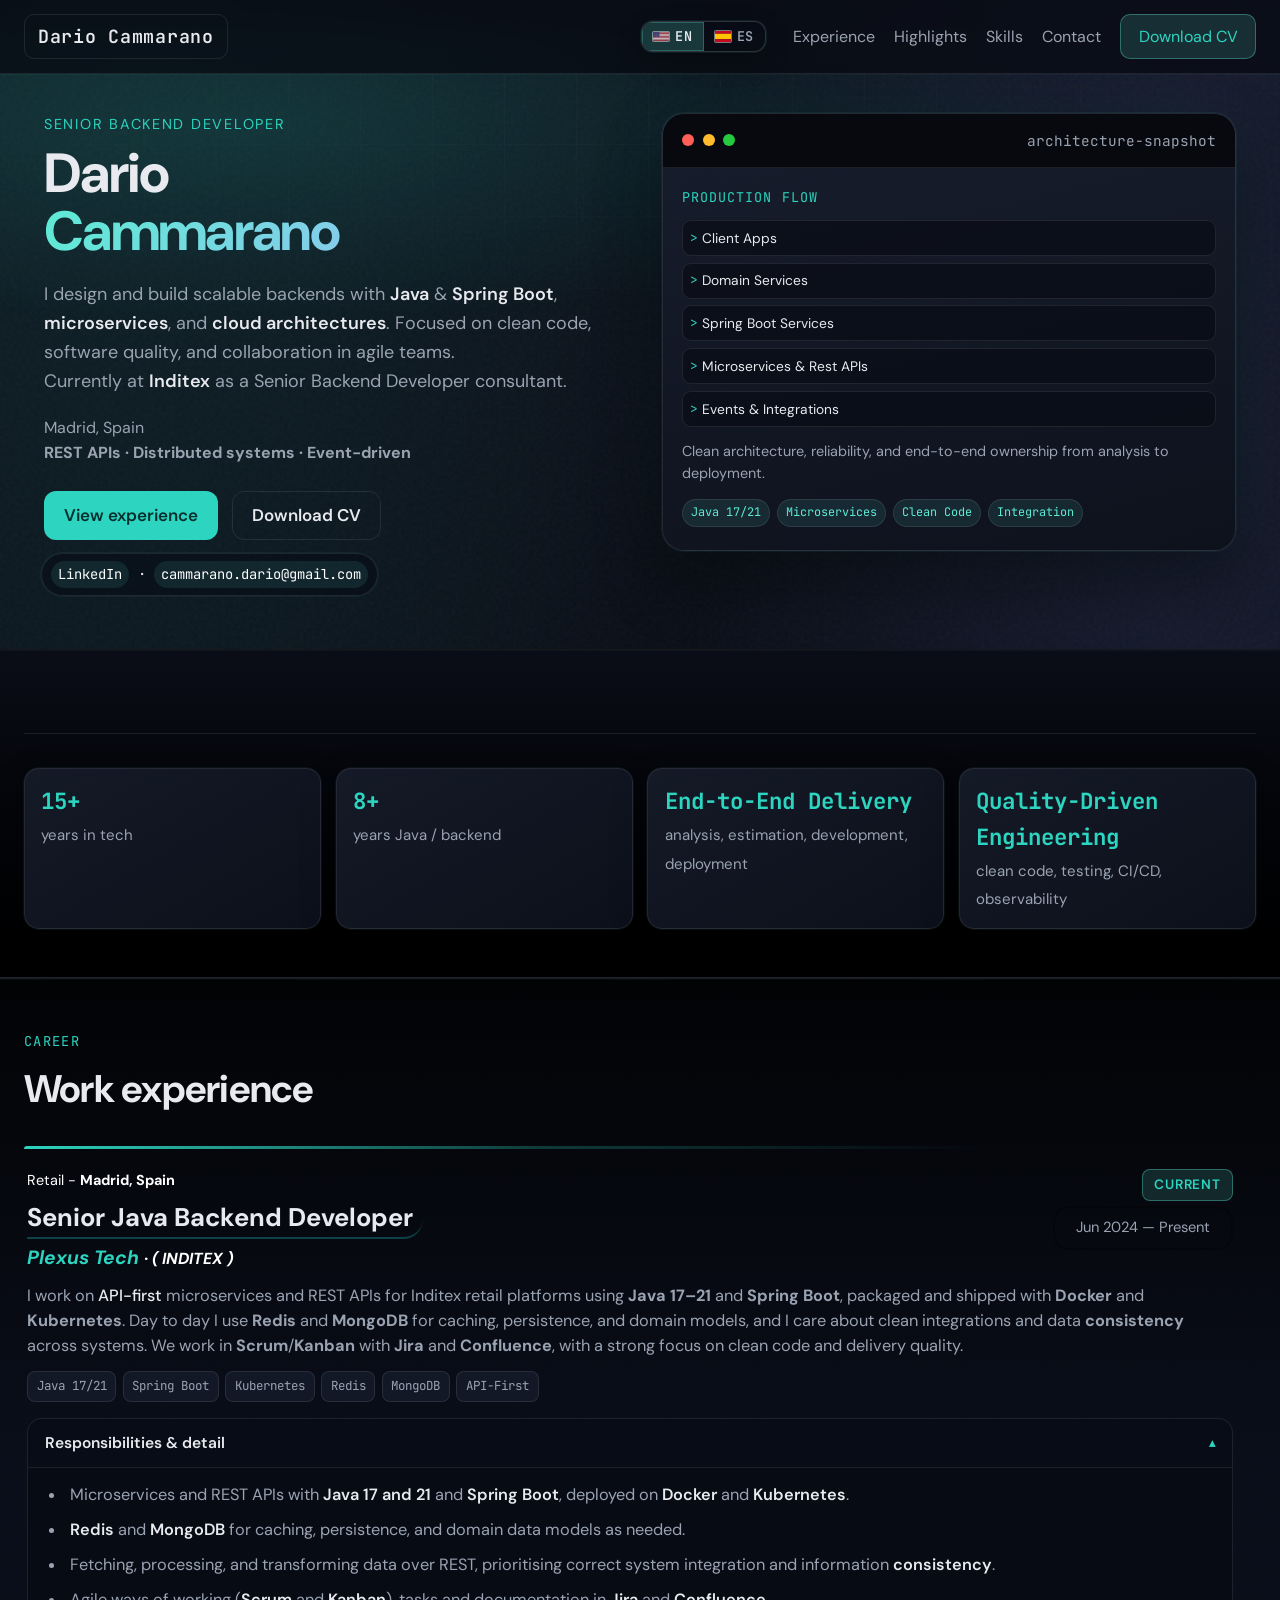
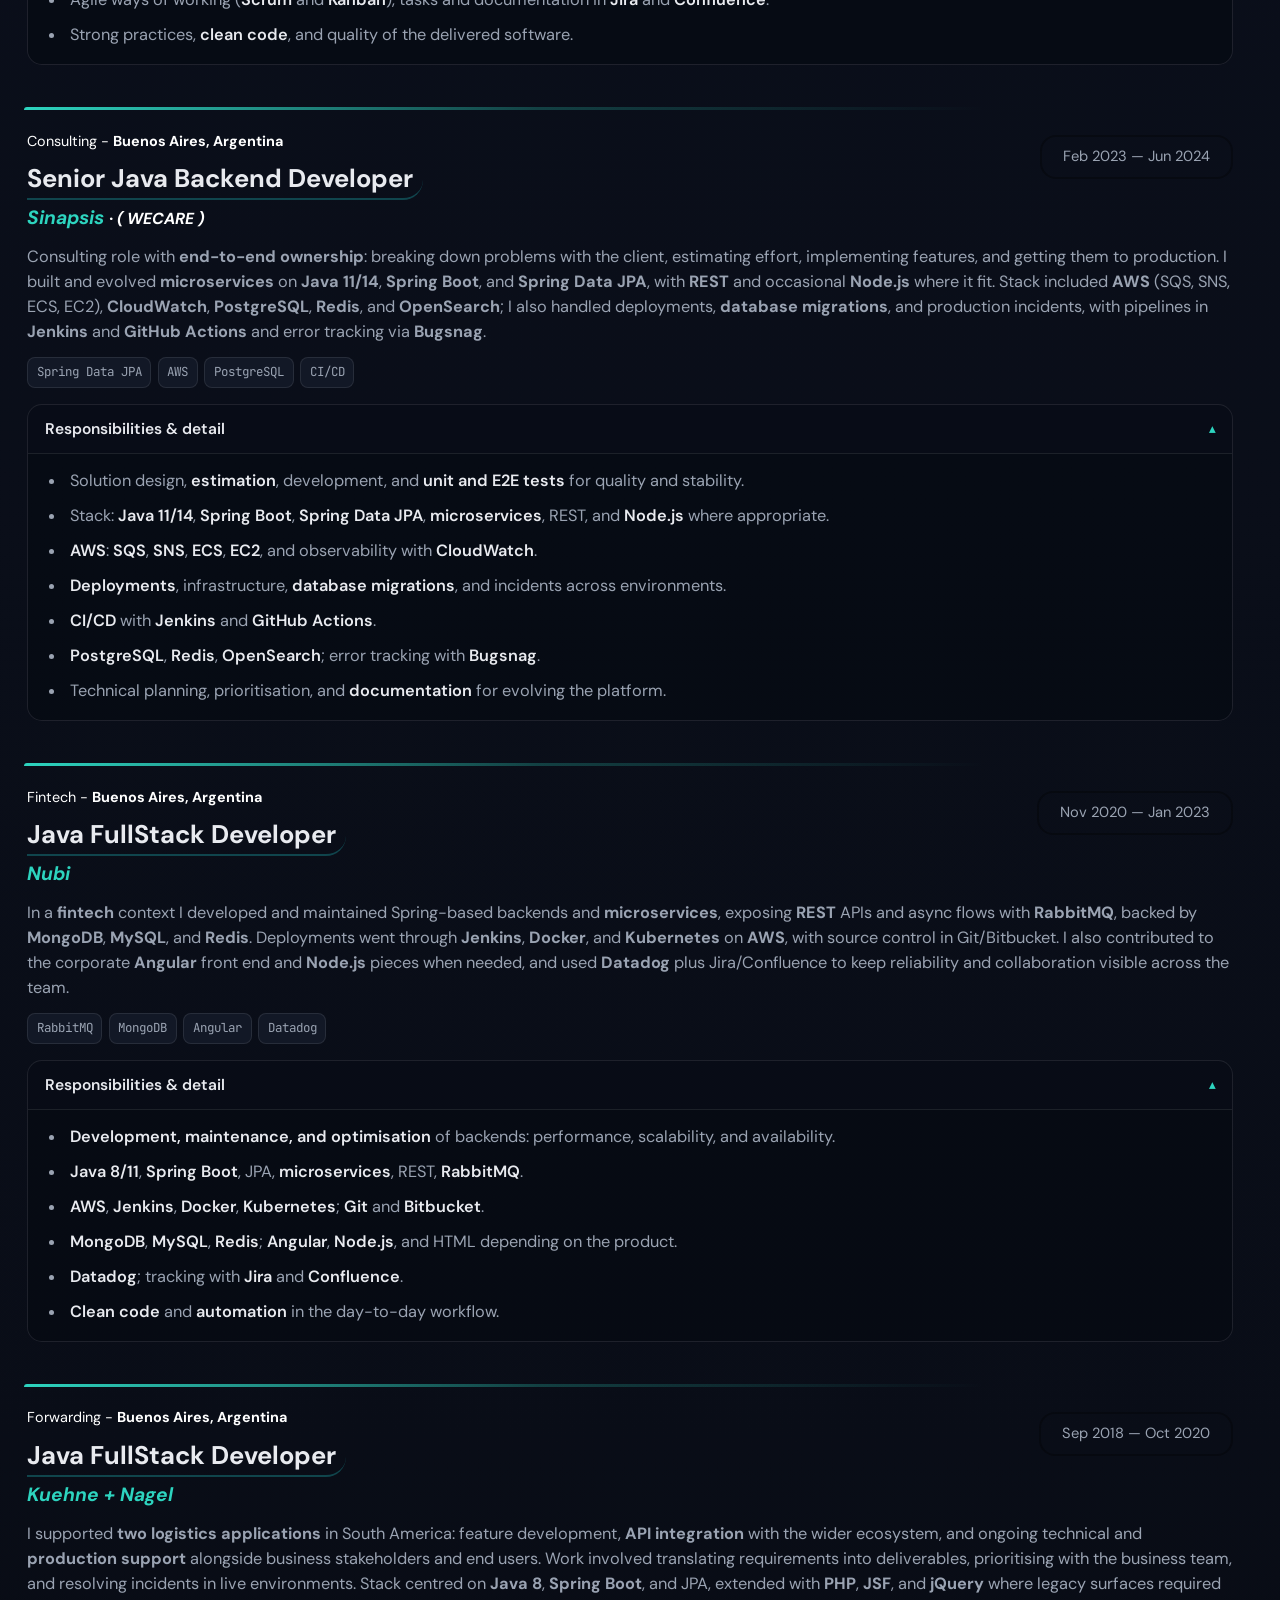
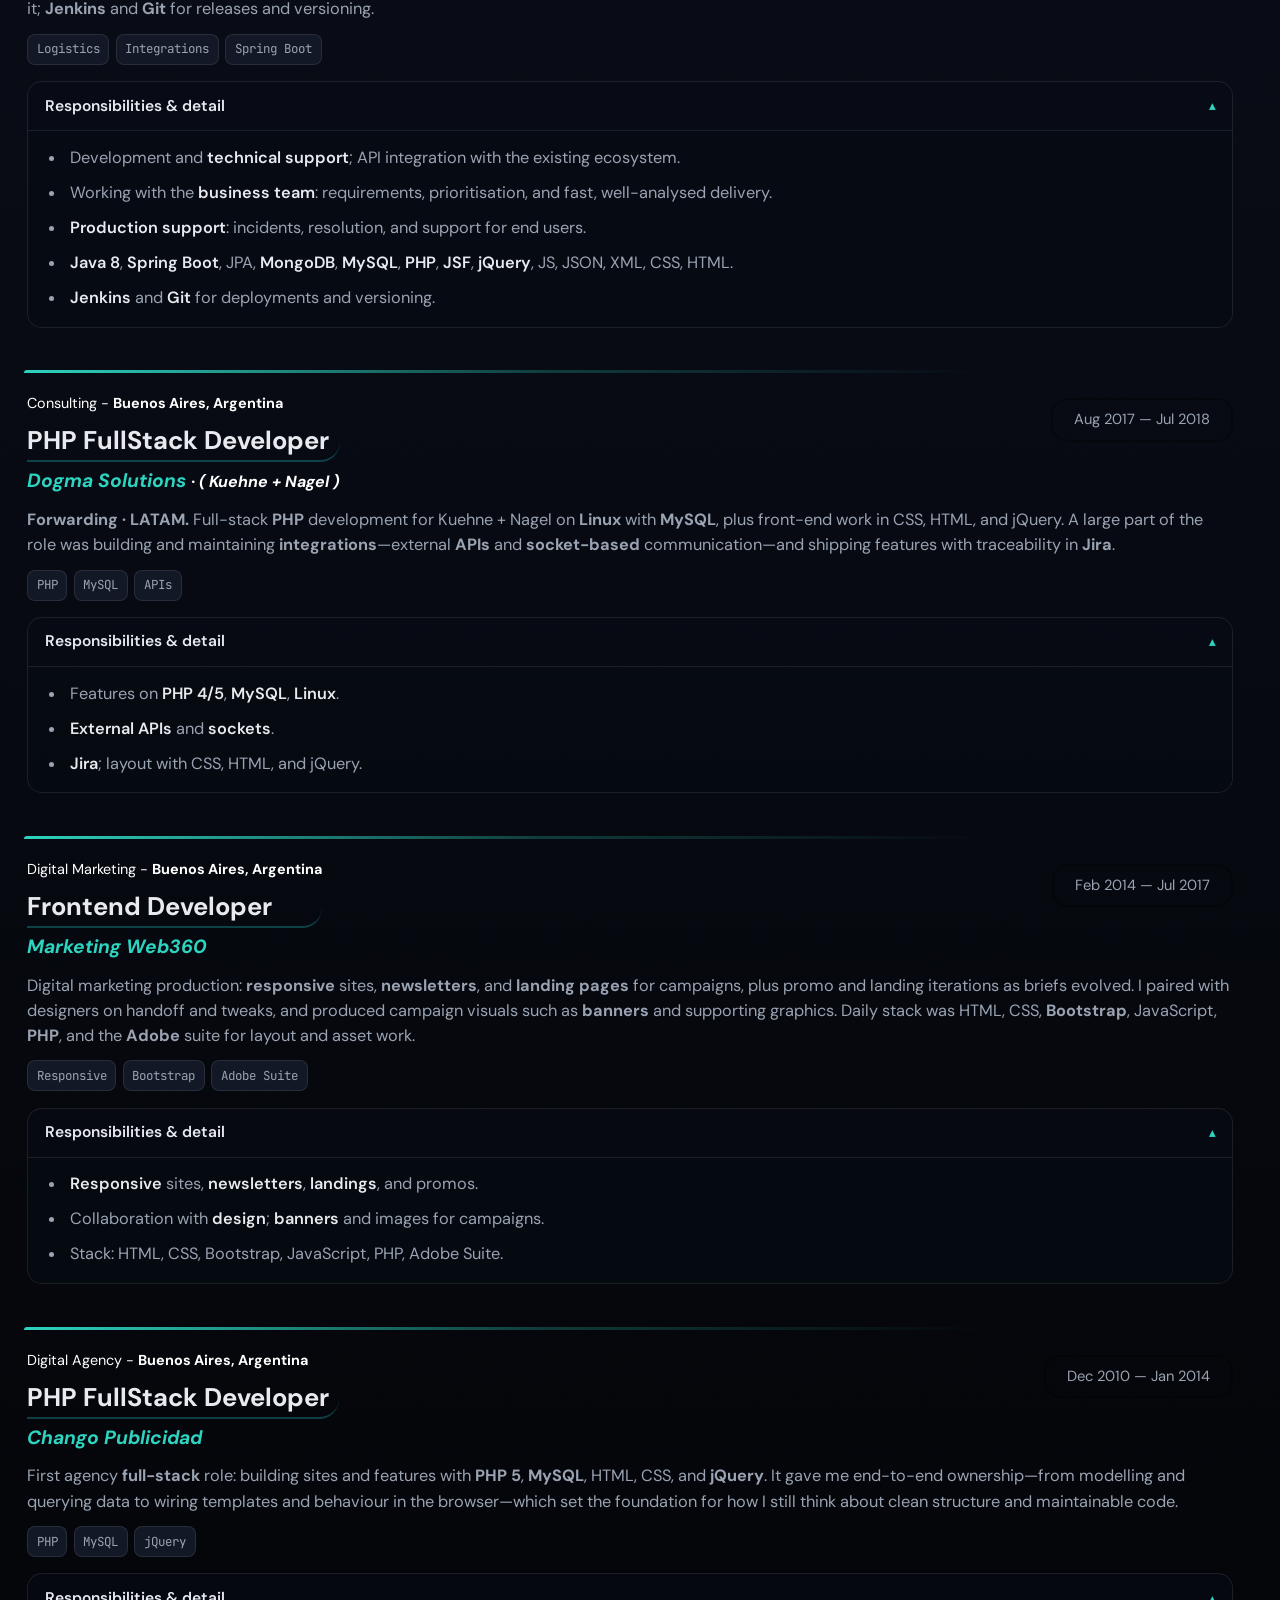
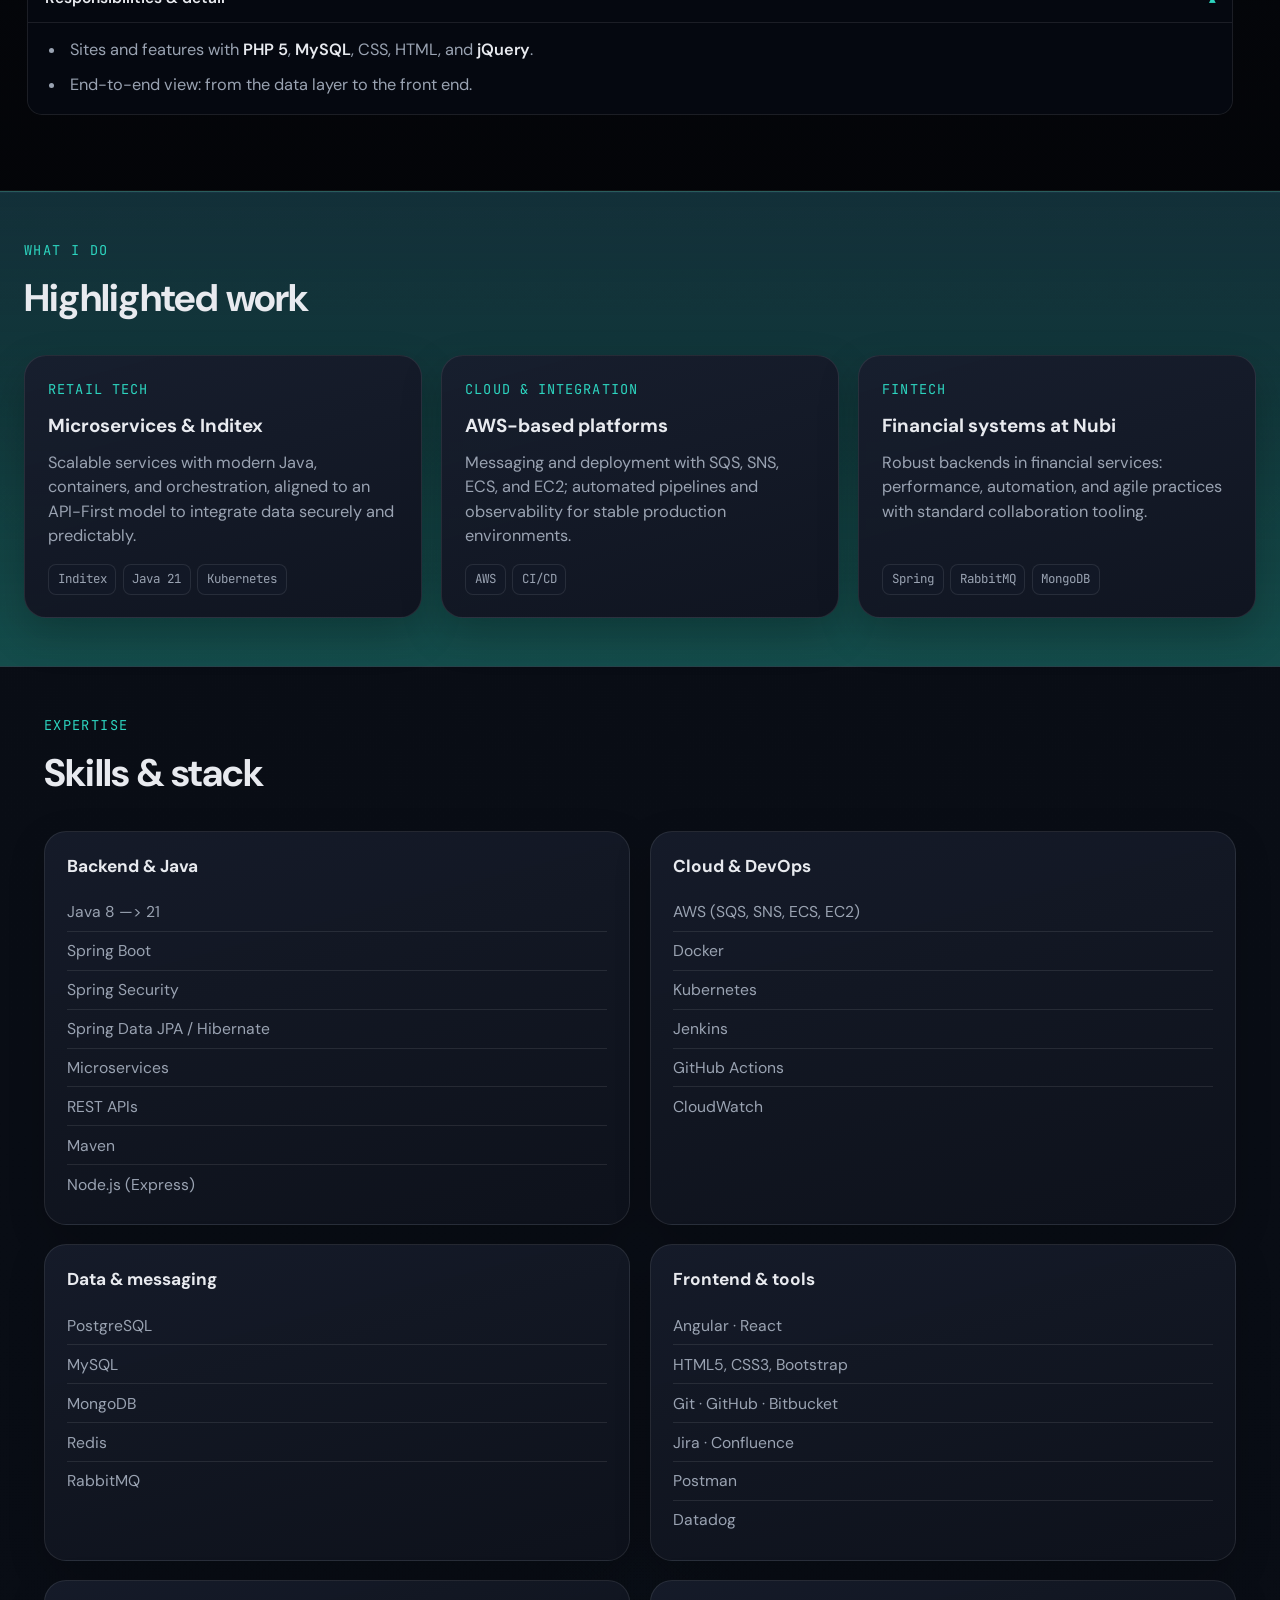
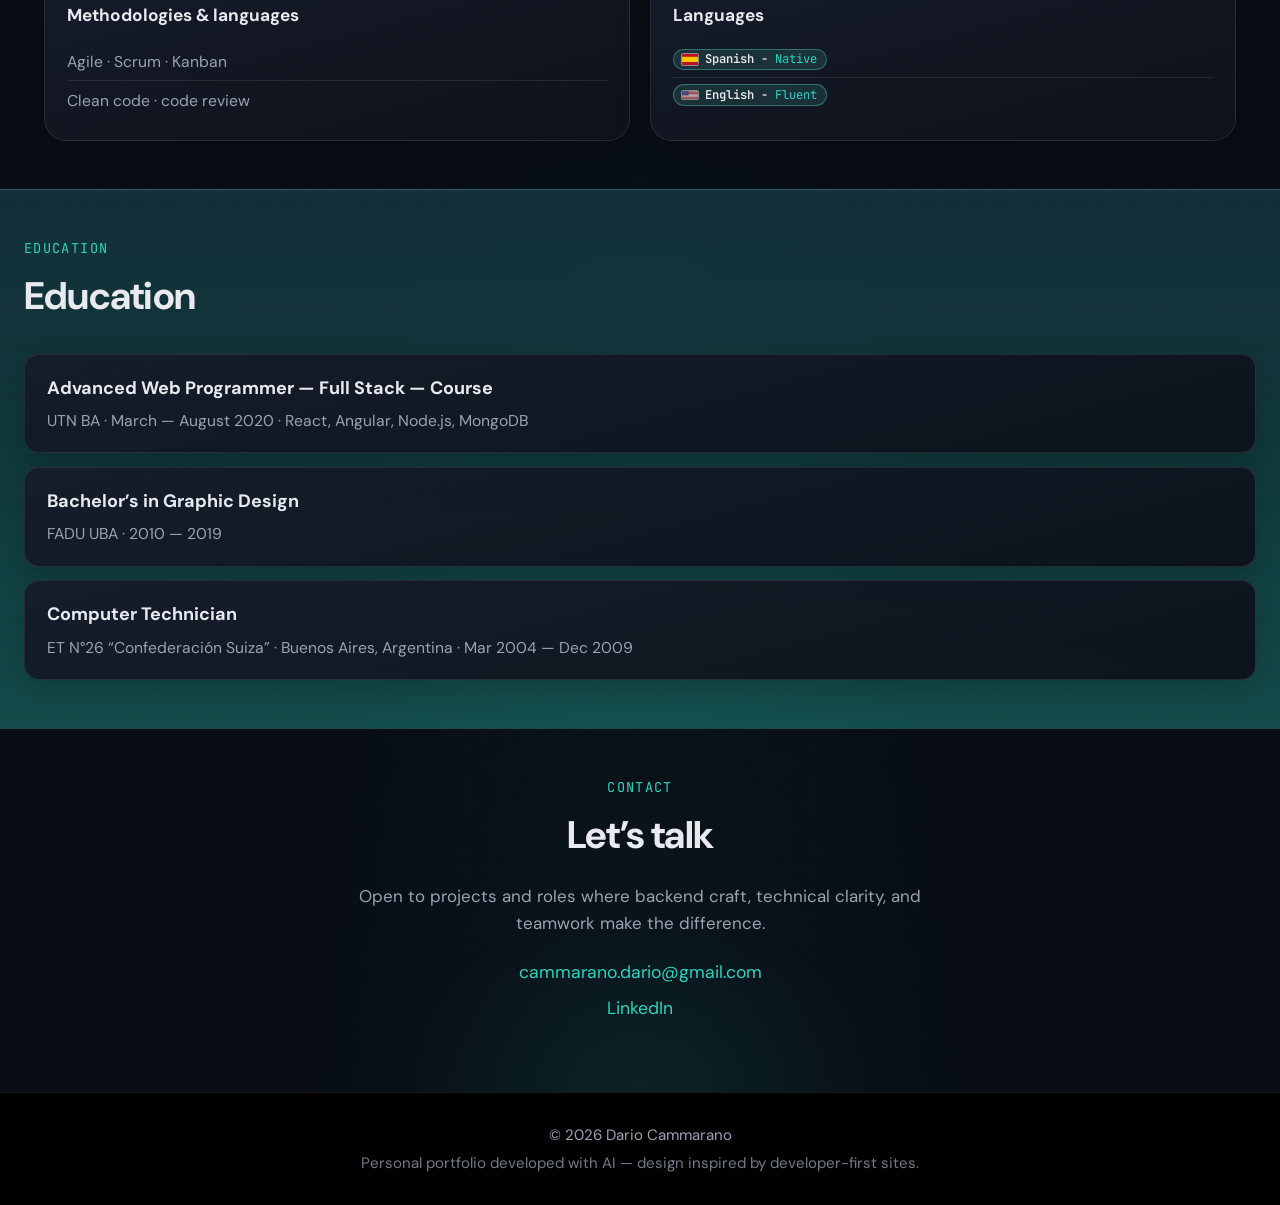
==== index.html @ d32f8c9d "site" ====
<!DOCTYPE html>
<html lang="en">
  <head>
    <meta charset="UTF-8" />
    <meta name="viewport" content="width=device-width, initial-scale=1.0" />
    <meta
      name="description"
      content="Dario Cammarano — Senior Java Backend Developer. Microservices, Spring Boot, REST APIs, and cloud architectures."
    />
    <title>Dario Cammarano — Senior Backend Developer</title>
    <link rel="canonical" href="./" />
    <link rel="alternate" hreflang="en" href="./" />
    <link rel="alternate" hreflang="es" href="es/" />
    <link rel="alternate" hreflang="x-default" href="./" />
    <link rel="preconnect" href="https://fonts.googleapis.com" />
    <link rel="preconnect" href="https://fonts.gstatic.com" crossorigin />
    <link
      href="https://fonts.googleapis.com/css2?family=DM+Sans:ital,opsz,wght@0,9..40,400;0,9..40,500;0,9..40,600;0,9..40,700;1,9..40,400&family=JetBrains+Mono:wght@400;500;600&display=swap"
      rel="stylesheet"
    />
    <link rel="stylesheet" href="styles.css" />
  </head>
  <body>
    <div class="noise" aria-hidden="true"></div>
    <header class="header">
      <a class="logo" href="#">Dario Cammarano</a>
      <div class="header-tools">
        <nav class="lang-switch" aria-label="Language">
          <a href="./" class="lang-btn is-active" aria-current="page" lang="en">
            <img class="lang-flag" src="assets/flags/us.svg" alt="" width="14" height="8" decoding="async" />
            EN
          </a>
          <a href="es/" class="lang-btn" lang="es">
            <img class="lang-flag" src="assets/flags/es.svg" alt="" width="14" height="9" decoding="async" />
            ES
          </a>
        </nav>
        <nav class="nav">
          <a href="#experiencia">Experience</a>
          <a href="#destacados">Highlights</a>
          <a href="#skills">Skills</a>
          <a href="#contacto">Contact</a>
          <a class="nav-cta" href="assets/cv.pdf" download>Download CV</a>
        </nav>
      </div>
      <button type="button" class="nav-toggle" aria-label="Open menu">
        <span></span><span></span><span></span>
      </button>
    </header>

    <main>
      <section class="hero" id="inicio">
        <div class="hero-grid">
          <div class="hero-copy">
            <p class="eyebrow">Senior Backend Developer</p>
            <h1>
              <span class="name-line">Dario</span>
              <span class="name-line accent">Cammarano</span>
            </h1>
            <p class="hero-lead">
              I design and build scalable backends with <strong>Java</strong> &
              <strong>Spring Boot</strong>, <strong>microservices</strong>, and
              <strong>cloud architectures</strong>. Focused on clean code, software quality, and
              collaboration in agile teams. 
              <br /> Currently at <strong>Inditex</strong> as a Senior Backend Developer 
              consultant.
            </p>
            <p class="hero-meta">
              Madrid, Spain <br /> 
              <b>REST APIs · Distributed systems · Event-driven</b>
              
            </p>
            <div class="hero-actions">
              <a class="btn btn-primary" href="#experiencia">View experience</a>
              <a class="btn btn-ghost" href="assets/cv.pdf" download>Download CV</a>
            </div>
            <p class="hero-contact-inline">
              <a
                href="https://www.linkedin.com/in/dario-cammarano-72912721/"
                target="_blank"
                rel="noopener noreferrer"
                >LinkedIn</a
              >
              · <a href="mailto:cammarano.dario@gmail.com">cammarano.dario@gmail.com</a>
            </p>
          </div>

          <aside class="terminal" aria-label="Backend architecture snapshot">
            <div class="terminal-bar">
              <span class="dot red"></span>
              <span class="dot yellow"></span>
              <span class="dot green"></span>
              <span class="terminal-title">architecture-snapshot</span>
            </div>
            <div class="terminal-body architecture-card">
              <p class="architecture-title">Production flow</p>
              <ul class="architecture-flow">
                <li>Client Apps</li>
                <li>Domain Services</li>
                <li>Spring Boot Services</li>
                <li>Microservices &amp; Rest APIs</li>
                <li>Events &amp; Integrations</li>
              </ul>
              <p class="architecture-note">
                Clean architecture, reliability, and end-to-end ownership from analysis to deployment.
              </p>
              <ul class="architecture-tags">
                <li>Java 17/21</li>
                <li>Microservices</li>
                <li>Clean Code</li>
                <li>Integration</li>
              </ul>
            </div>
          </aside>
        </div>

      </section>
      <section class="section section-alt" id="stats" style="background-color: #000000;">
        <div>
        <ul class="stats">
          <li>
            <strong>15+</strong><span>years in tech</span>
          </li>
          <li>
            <strong>8+</strong><span>years Java / backend</span>
          </li>
          <li>
            <strong>End-to-End Delivery</strong><span>analysis, estimation, development, deployment</span>
          </li>
          <li>
            <strong>Quality-Driven Engineering</strong><span>clean code, testing, CI/CD, observability</span>
          </li>
        </ul>
        </div>
      </section>

      <section class="section" id="experiencia">
        <p class="section-label">Career</p>
        <h2 class="section-title">Work experience</h2>

        <div class="timeline">
          <article class="job">
            <header class="job-head">
              <div>
                <h6 class="job-company-location">Retail - <b>Madrid, Spain</b></h6>
                <h3>Senior Java Backend Developer</h3>
                <p class="job-company">Plexus Tech <small> · ( INDITEX )</small></p>
              </div>
              <div class="job-meta">
                <span class="badge badge-current">Current</span>
                <time datetime="2024-06">Jun 2024 — Present</time>
              </div>
            </header>
            <p class="job-desc">
              I work on <em>API-first</em> microservices and REST APIs for Inditex retail platforms
              using <strong>Java&nbsp;17–21</strong> and <strong>Spring Boot</strong>, packaged and
              shipped with <strong>Docker</strong> and <strong>Kubernetes</strong>. Day to day I use
              <strong>Redis</strong> and <strong>MongoDB</strong> for caching, persistence, and domain
              models, and I care about clean integrations and data <strong>consistency</strong> across
              systems. We work in <strong>Scrum</strong>/<strong>Kanban</strong> with
              <strong>Jira</strong> and <strong>Confluence</strong>, with a strong focus on clean
              code and delivery quality.
            </p>
            <ul class="tags">
              <li>Java 17/21</li>
              <li>Spring Boot</li>
              <li>Kubernetes</li>
              <li>Redis</li>
              <li>MongoDB</li>
              <li>API-First</li>
            </ul>
            <details class="job-disclosure" open>
              <summary>Responsibilities &amp; detail</summary>
              <div class="job-disclosure-body">
                <ul class="job-bullets">
                  <li>
                    Microservices and REST APIs with <strong>Java 17 and 21</strong> and
                    <strong>Spring Boot</strong>, deployed on <strong>Docker</strong> and
                    <strong>Kubernetes</strong>.
                  </li>
                  <li>
                    <strong>Redis</strong> and <strong>MongoDB</strong> for caching, persistence, and
                    domain data models as needed.
                  </li>
                  <li>
                    Fetching, processing, and transforming data over REST, prioritising correct
                    system integration and information <strong>consistency</strong>.
                  </li>
                  <li>
                    Agile ways of working (<strong>Scrum</strong> and <strong>Kanban</strong>),
                    tasks and documentation in <strong>Jira</strong> and <strong>Confluence</strong>.
                  </li>
                  <li>
                    Strong practices, <strong>clean code</strong>, and quality of the delivered
                    software.
                  </li>
                </ul>
              </div>
            </details>
          </article>

          <article class="job">
            <header class="job-head">
              <div>
                <h6 class="job-company-location">Consulting - <b>Buenos Aires, Argentina</b></h6>
                <h3>Senior Java Backend Developer</h3>
                <p class="job-company">Sinapsis <small> · ( WECARE )</small></p>
              </div>
              <div class="job-meta">
                <time datetime="2023-02">Feb 2023 — Jun 2024</time>
              </div>
            </header>
            <p class="job-desc">
              Consulting role with <strong>end-to-end ownership</strong>: breaking down problems
              with the client, estimating effort, implementing features, and getting them to
              production. I built and evolved <strong>microservices</strong> on
              <strong>Java&nbsp;11/14</strong>, <strong>Spring Boot</strong>, and
              <strong>Spring Data JPA</strong>, with <strong>REST</strong> and occasional
              <strong>Node.js</strong> where it fit. Stack included <strong>AWS</strong>
              (SQS, SNS, ECS, EC2), <strong>CloudWatch</strong>, <strong>PostgreSQL</strong>,
              <strong>Redis</strong>, and <strong>OpenSearch</strong>; I also handled deployments,
              <strong>database migrations</strong>, and production incidents, with pipelines in
              <strong>Jenkins</strong> and <strong>GitHub Actions</strong> and error tracking via
              <strong>Bugsnag</strong>.
            </p>
            <ul class="tags">
              <li>Spring Data JPA</li>
              <li>AWS</li>
              <li>PostgreSQL</li>
              <li>CI/CD</li>
            </ul>
            <details class="job-disclosure" open>
              <summary>Responsibilities &amp; detail</summary>
              <div class="job-disclosure-body">
                <ul class="job-bullets">
                  <li>
                    Solution design, <strong>estimation</strong>, development, and
                    <strong>unit and E2E tests</strong> for quality and stability.
                  </li>
                  <li>
                    Stack: <strong>Java 11/14</strong>, <strong>Spring Boot</strong>,
                    <strong>Spring Data JPA</strong>, <strong>microservices</strong>, REST, and
                    <strong>Node.js</strong> where appropriate.
                  </li>
                  <li>
                    <strong>AWS</strong>: <strong>SQS</strong>, <strong>SNS</strong>,
                    <strong>ECS</strong>, <strong>EC2</strong>, and observability with
                    <strong>CloudWatch</strong>.
                  </li>
                  <li>
                    <strong>Deployments</strong>, infrastructure,
                    <strong>database migrations</strong>, and incidents across environments.
                  </li>
                  <li>
                    <strong>CI/CD</strong> with <strong>Jenkins</strong> and
                    <strong>GitHub Actions</strong>.
                  </li>
                  <li>
                    <strong>PostgreSQL</strong>, <strong>Redis</strong>, <strong>OpenSearch</strong>;
                    error tracking with <strong>Bugsnag</strong>.
                  </li>
                  <li>
                    Technical planning, prioritisation, and <strong>documentation</strong> for
                    evolving the platform.
                  </li>
                </ul>
              </div>
            </details>
          </article>

          <article class="job">
            <header class="job-head">
              <div>
                <h6 class="job-company-location">Fintech - <b>Buenos Aires, Argentina</b></h6>
                <h3>Java FullStack Developer</h3>
                <p class="job-company">Nubi</p>
              </div>
              <div class="job-meta">
                <time datetime="2020-11">Nov 2020 — Jan 2023</time>
              </div>
            </header>
            <p class="job-desc">
              In a <strong>fintech</strong> context I developed and maintained Spring-based
              backends and <strong>microservices</strong>, exposing <strong>REST</strong> APIs and
              async flows with <strong>RabbitMQ</strong>, backed by <strong>MongoDB</strong>,
              <strong>MySQL</strong>, and <strong>Redis</strong>. Deployments went through
              <strong>Jenkins</strong>, <strong>Docker</strong>, and <strong>Kubernetes</strong> on
              <strong>AWS</strong>, with source control in Git/Bitbucket. I also contributed to the
              corporate <strong>Angular</strong> front end and <strong>Node.js</strong> pieces when
              needed, and used <strong>Datadog</strong> plus Jira/Confluence to keep reliability and
              collaboration visible across the team.
            </p>
            <ul class="tags">
              <li>RabbitMQ</li>
              <li>MongoDB</li>
              <li>Angular</li>
              <li>Datadog</li>
            </ul>
            <details class="job-disclosure" open>
              <summary>Responsibilities &amp; detail</summary>
              <div class="job-disclosure-body">
                <ul class="job-bullets">
                  <li>
                    <strong>Development, maintenance, and optimisation</strong> of backends:
                    performance, scalability, and availability.
                  </li>
                  <li>
                    <strong>Java 8/11</strong>, <strong>Spring Boot</strong>, JPA,
                    <strong>microservices</strong>, REST, <strong>RabbitMQ</strong>.
                  </li>
                  <li>
                    <strong>AWS</strong>, <strong>Jenkins</strong>, <strong>Docker</strong>,
                    <strong>Kubernetes</strong>; <strong>Git</strong> and <strong>Bitbucket</strong>.
                  </li>
                  <li>
                    <strong>MongoDB</strong>, <strong>MySQL</strong>, <strong>Redis</strong>;
                    <strong>Angular</strong>, <strong>Node.js</strong>, and HTML depending on the
                    product.
                  </li>
                  <li>
                    <strong>Datadog</strong>; tracking with <strong>Jira</strong> and
                    <strong>Confluence</strong>.
                  </li>
                  <li>
                    <strong>Clean code</strong> and <strong>automation</strong> in the day-to-day
                    workflow.
                  </li>
                </ul>
              </div>
            </details>
          </article>

          <article class="job">
            <header class="job-head">
              <div>
                <h6 class="job-company-location">Forwarding - <b>Buenos Aires, Argentina</b></h6>
                <h3>Java FullStack Developer</h3>
                <p class="job-company">Kuehne + Nagel</p>
              </div>
              <div class="job-meta">
                <time datetime="2018-09">Sep 2018 — Oct 2020</time>
              </div>
            </header>
            <p class="job-desc">
              I supported <strong>two logistics applications</strong> in South America: feature
              development, <strong>API integration</strong> with the wider ecosystem, and ongoing
              technical and <strong>production support</strong> alongside business stakeholders and
              end users. Work involved translating requirements into deliverables, prioritising with
              the business team, and resolving incidents in live environments. Stack centred on
              <strong>Java&nbsp;8</strong>, <strong>Spring Boot</strong>, and JPA, extended with
              <strong>PHP</strong>, <strong>JSF</strong>, and <strong>jQuery</strong> where legacy
              surfaces required it; <strong>Jenkins</strong> and <strong>Git</strong> for releases
              and versioning.
            </p>
            <ul class="tags">
              <li>Logistics</li>
              <li>Integrations</li>
              <li>Spring Boot</li>
            </ul>
            <details class="job-disclosure" open>
              <summary>Responsibilities &amp; detail</summary>
              <div class="job-disclosure-body">
                <ul class="job-bullets">
                  <li>
                    Development and <strong>technical support</strong>; API integration with the
                    existing ecosystem.
                  </li>
                  <li>
                    Working with the <strong>business team</strong>: requirements, prioritisation,
                    and fast, well-analysed delivery.
                  </li>
                  <li>
                    <strong>Production support</strong>: incidents, resolution, and support for end
                    users.
                  </li>
                  <li>
                    <strong>Java 8</strong>, <strong>Spring Boot</strong>, JPA,
                    <strong>MongoDB</strong>, <strong>MySQL</strong>, <strong>PHP</strong>,
                    <strong>JSF</strong>, <strong>jQuery</strong>, JS, JSON, XML, CSS, HTML.
                  </li>
                  <li>
                    <strong>Jenkins</strong> and <strong>Git</strong> for deployments and
                    versioning.
                  </li>
                </ul>
              </div>
            </details>
          </article>

          <article class="job">
            <header class="job-head">
              <div>
                <h6 class="job-company-location">Consulting - <b>Buenos Aires, Argentina</b></h6>
                <h3>PHP FullStack Developer</h3>
                <p class="job-company">
                  Dogma Solutions <small> · ( Kuehne + Nagel ) </small>
                </p>
              </div>
              <div class="job-meta">
                <time datetime="2017-08">Aug 2017 — Jul 2018</time>
              </div>
            </header>
            <p class="job-desc">
              <strong>Forwarding · LATAM.</strong> Full-stack <strong>PHP</strong> development for
              Kuehne&nbsp;+&nbsp;Nagel on <strong>Linux</strong> with <strong>MySQL</strong>, plus
              front-end work in CSS, HTML, and jQuery. A large part of the role was building and
              maintaining <strong>integrations</strong>—external <strong>APIs</strong> and
              <strong>socket-based</strong> communication—and shipping features with traceability in
              <strong>Jira</strong>.
            </p>
            <ul class="tags">
              <li>PHP</li>
              <li>MySQL</li>
              <li>APIs</li>
            </ul>
            <details class="job-disclosure" open>
              <summary>Responsibilities &amp; detail</summary>
              <div class="job-disclosure-body">
                <ul class="job-bullets">
                  <li>
                    Features on <strong>PHP 4/5</strong>, <strong>MySQL</strong>,
                    <strong>Linux</strong>.
                  </li>
                  <li>
                    <strong>External APIs</strong> and <strong>sockets</strong>.
                  </li>
                  <li>
                    <strong>Jira</strong>; layout with CSS, HTML, and jQuery.
                  </li>
                </ul>
              </div>
            </details>
          </article>

          <article class="job">
            <header class="job-head">
              <div>
                <h6 class="job-company-location">Digital Marketing - <b>Buenos Aires, Argentina</b></h6>
                <h3>Frontend Developer</h3>
                <p class="job-company">Marketing Web360</p>
              </div>
              <div class="job-meta">
                <time datetime="2014-02">Feb 2014 — Jul 2017</time>
              </div>
            </header>
            <p class="job-desc">
              Digital marketing production: <strong>responsive</strong> sites,
              <strong>newsletters</strong>, and <strong>landing pages</strong> for campaigns, plus
              promo and landing iterations as briefs evolved. I paired with designers on handoff and
              tweaks, and produced campaign visuals such as <strong>banners</strong> and supporting
              graphics. Daily stack was HTML, CSS, <strong>Bootstrap</strong>, JavaScript,
              <strong>PHP</strong>, and the <strong>Adobe</strong> suite for layout and asset work.
            </p>
            <ul class="tags">
              <li>Responsive</li>
              <li>Bootstrap</li>
              <li>Adobe Suite</li>
            </ul>
            <details class="job-disclosure" open>
              <summary>Responsibilities &amp; detail</summary>
              <div class="job-disclosure-body">
                <ul class="job-bullets">
                  <li>
                    <strong>Responsive</strong> sites, <strong>newsletters</strong>,
                    <strong>landings</strong>, and promos.
                  </li>
                  <li>
                    Collaboration with <strong>design</strong>; <strong>banners</strong> and images
                    for campaigns.
                  </li>
                  <li>
                    Stack: HTML, CSS, Bootstrap, JavaScript, PHP, Adobe Suite.
                  </li>
                </ul>
              </div>
            </details>
          </article>

          <article class="job">
            <header class="job-head">
              <div>
                <h6 class="job-company-location">Digital Agency - <b>Buenos Aires, Argentina</b></h6>
                <h3>PHP FullStack Developer</h3>
                <p class="job-company">Chango Publicidad</p>
              </div>
              <div class="job-meta">
                <time datetime="2010-12">Dec 2010 — Jan 2014</time>
              </div>
            </header>
            <p class="job-desc">
              First agency <strong>full-stack</strong> role: building sites and features with
              <strong>PHP&nbsp;5</strong>, <strong>MySQL</strong>, HTML, CSS, and
              <strong>jQuery</strong>. It gave me end-to-end ownership—from modelling and querying
              data to wiring templates and behaviour in the browser—which set the foundation for
              how I still think about clean structure and maintainable code.
            </p>
            <ul class="tags">
              <li>PHP</li>
              <li>MySQL</li>
              <li>jQuery</li>
            </ul>
            <details class="job-disclosure" open>
              <summary>Responsibilities &amp; detail</summary>
              <div class="job-disclosure-body">
                <ul class="job-bullets">
                  <li>
                    Sites and features with <strong>PHP 5</strong>, <strong>MySQL</strong>, CSS,
                    HTML, and <strong>jQuery</strong>.
                  </li>
                  <li>
                    End-to-end view: from the data layer to the front end.
                  </li>
                </ul>
              </div>
            </details>
          </article>
        </div>
      </section>

      <section class="section section-alt" id="destacados">
        <p class="section-label">What I do</p>
        <h2 class="section-title">Highlighted work</h2>
        <div class="cards">
          <article class="card">
            <span class="card-kicker">Retail tech</span>
            <h3>Microservices &amp; Inditex</h3>
            <p>
              Scalable services with modern Java, containers, and orchestration, aligned to an
              API-First model to integrate data securely and predictably.
            </p>
            <ul class="tags">
              <li>Inditex</li>
              <li>Java 21</li>
              <li>Kubernetes</li>
            </ul>
          </article>
          <article class="card">
            <span class="card-kicker">Cloud &amp; integration</span>
            <h3>AWS-based platforms</h3>
            <p>
              Messaging and deployment with SQS, SNS, ECS, and EC2; automated pipelines and
              observability for stable production environments.
            </p>
            <ul class="tags">
              <li>AWS</li>
              <li>CI/CD</li>
            </ul>
          </article>
          <article class="card">
            <span class="card-kicker">Fintech</span>
            <h3>Financial systems at Nubi</h3>
            <p>
              Robust backends in financial services: performance, automation, and agile practices
              with standard collaboration tooling.
            </p>
            <ul class="tags">
              <li>Spring</li>
              <li>RabbitMQ</li>
              <li>MongoDB</li>
            </ul>
          </article>
        </div>
      </section>

      <section class="section" id="skills">
        <p class="section-label">Expertise</p>
        <h2 class="section-title">Skills &amp; stack</h2>
        <div class="skill-grid">
          <div class="skill-block">
            <h3>Backend &amp; Java</h3>
            <ul class="skill-list">
              <li>Java 8 —> 21</li>
              <li>Spring Boot</li>
              <li>Spring Security</li>
              <li>Spring Data JPA / Hibernate</li>
              <li>Microservices</li>
              <li>REST APIs</li>
              <li>Maven</li>
              <li>Node.js (Express)</li>
            </ul>
          </div>
          <div class="skill-block">
            <h3>Cloud &amp; DevOps</h3>
            <ul class="skill-list">
              <li>AWS (SQS, SNS, ECS, EC2)</li>
              <li>Docker</li>
              <li>Kubernetes</li>
              <li>Jenkins</li>
              <li>GitHub Actions</li>
              <li>CloudWatch</li>
            </ul>
          </div>
          <div class="skill-block">
            <h3>Data &amp; messaging</h3>
            <ul class="skill-list">
              <li>PostgreSQL</li>
              <li>MySQL</li>
              <li>MongoDB</li>
              <li>Redis</li>
              <li>RabbitMQ</li>
            </ul>
          </div>
          <div class="skill-block">
            <h3>Frontend &amp; tools</h3>
            <ul class="skill-list">
              <li>Angular · React</li>
              <li>HTML5, CSS3, Bootstrap</li>
              <li>Git · GitHub · Bitbucket</li>
              <li>Jira · Confluence</li>
              <li>Postman</li>
              <li>Datadog</li>
            </ul>
          </div>
          <div class="skill-block">
            <h3>Methodologies &amp; languages</h3>
            <ul class="skill-list">
              <li>Agile · Scrum · Kanban</li>
              <li>Clean code · code review</li>
            </ul>
          </div>
          <div class="skill-block">
            <h3>Languages</h3>
            <ul class="skill-list">
              <li class="language-item">
                <span class="language-level">
                  <img class="lang-flag" src="assets/flags/es.svg" alt="" width="14" height="8" decoding="async" />
                  &nbsp;
                  <strong>Spanish  -&nbsp;</strong>Native</span>
              </li>
              <li class="language-item">
                <span class="language-level">
                  <img class="lang-flag" src="assets/flags/us.svg" alt="" width="14" height="8" decoding="async" />
                  &nbsp;
                  <strong>English  -&nbsp;</strong>Fluent</span>
              </li>
            </ul>
          </div>
        </div>
      </section>

      <section class="section section-alt" id="educacion">
        <p class="section-label">Education</p>
        <h2 class="section-title">Education</h2>
        <ul class="edu-list">
          <li>
            <strong>Advanced Web Programmer — Full Stack — Course</strong>
            <span>UTN BA · March — August 2020 · React, Angular, Node.js, MongoDB</span>
          </li>
          <li>
            <strong>Bachelor’s in Graphic Design</strong>
            <span>FADU UBA · 2010 — 2019</span>
          </li>
          <li>
            <strong>Computer Technician</strong>
            <span
              >ET N°26 &ldquo;Confederación Suiza&rdquo; · Buenos Aires, Argentina · Mar 2004 —
              Dec 2009</span
            >
          </li>
        </ul>
      </section>

      <section class="section contact" id="contacto">
        <p class="section-label">Contact</p>
        <h2 class="section-title">Let’s talk</h2>
        <p class="contact-lead">
          Open to projects and roles where backend craft, technical clarity, and teamwork make the
          difference.
        </p>
        <ul class="contact-links">
          <li>
            <a href="mailto:cammarano.dario@gmail.com">cammarano.dario@gmail.com</a>
          </li>
          <li>
            <a
              href="https://www.linkedin.com/in/dario-cammarano-72912721/"
              target="_blank"
              rel="noopener noreferrer"
              >LinkedIn</a
            >
          </li>
        </ul>
      </section>
    </main>

    <footer class="footer">
      <p>© <span id="year"></span> Dario Cammarano</p>
      <p class="footer-note">
        Personal portfolio developed with AI — design inspired by developer-first sites.
      </p>
    </footer>

    <script src="script.js"></script>
  </body>
</html>
---- styles.css ----
*,
*::before,
*::after {
  box-sizing: border-box;
}

:root {
  /* Slate base + teal accent — less “flat black”, more depth */
  --bg: #0b0f18;
  --bg-deep: #060910;
  --bg-elevated: #121826;
  --bg-card: #151b2a;
  --border: rgba(255, 255, 255, 0.09);
  --text: #e8eaef;
  --text-muted: #9aa3b2;
  --accent: #5eead4;
  --accent-dim: rgba(94, 234, 212, 0.15);
  --accent-strong: #2dd4bf;
  --glow-teal: rgba(45, 212, 191, 0.14);
  --glow-violet: rgba(129, 140, 248, 0.1);
  --font-sans: "DM Sans", system-ui, sans-serif;
  --font-mono: "JetBrains Mono", ui-monospace, monospace;
  --radius: 15px;
  --radius-lg: 22px;
  --header-h: 74px;
  --max: 1240px;
}

html {
  scroll-behavior: smooth;
}

body {
  margin: 0;
  font-family: var(--font-sans);
  font-size: 18px;
  line-height: 1.6;
  color: var(--text);
  background-color: var(--bg-deep);
  background-image:
    radial-gradient(ellipse 100% 70% at 10% -15%, var(--glow-teal), transparent 52%),
    radial-gradient(ellipse 80% 55% at 92% 5%, var(--glow-violet), transparent 48%),
    radial-gradient(ellipse 60% 45% at 50% 105%, rgba(45, 212, 191, 0.06), transparent 50%),
    linear-gradient(180deg, #0d121c 0%, var(--bg-deep) 28%, #0a0e16 55%, #080c14 100%);
  min-height: 100vh;
  overflow: hidden;
  overflow-y: auto;
}

/* Subtle grid + vignette (common on modern dev / product portfolios) */
body::before {
  content: "";
  position: fixed;
  inset: 0;
  pointer-events: none;
  z-index: 0;
  background-image:
    linear-gradient(rgba(255, 255, 255, 0.028) 1px, transparent 1px),
    linear-gradient(90deg, rgba(255, 255, 255, 0.028) 1px, transparent 1px);
  background-size: 72px 72px;
  mask-image: radial-gradient(ellipse 85% 70% at 50% 0%, #000 0%, transparent 72%);
  -webkit-mask-image: radial-gradient(ellipse 85% 70% at 50% 0%, #000 0%, transparent 72%);
}

.noise {
  pointer-events: none;
  position: fixed;
  inset: 0;
  opacity: 0.035;
  background-image: url("data:image/svg+xml,%3Csvg viewBox='0 0 256 256' xmlns='http://www.w3.org/2000/svg'%3E%3Cfilter id='n'%3E%3CfeTurbulence type='fractalNoise' baseFrequency='0.9' numOctaves='4' stitchTiles='stitch'/%3E%3C/filter%3E%3Crect width='100%25' height='100%25' filter='url(%23n)'/%3E%3C/svg%3E");
  z-index: 0;
}

a {
  color: var(--accent-strong);
  text-decoration: none;
}

a:hover {
  text-decoration: underline;
}

.header {
  position: sticky;
  top: 0;
  z-index: 10;
  display: flex;
  align-items: center;
  justify-content: flex-start;
  gap: 1.1rem;
  padding: 0 1.5rem;
  height: var(--header-h);
  background: rgba(8, 11, 18, 0.78);
  backdrop-filter: blur(14px) saturate(1.15);
  border-bottom: 1px solid var(--border);
  box-shadow: 0 1px 0 rgba(94, 234, 212, 0.04);
}

.logo {
  font-family: var(--font-mono);
  font-weight: 600;
  font-size: 1.14rem;
  color: var(--text);
  padding: 0.44rem 0.8rem;
  border: 1px solid var(--border);
  border-radius: 10px;
  letter-spacing: 0.04em;
  margin-right: auto;
}

.logo:hover {
  border-color: var(--accent);
  text-decoration: none;
  color: var(--accent);
}

.header-tools {
  display: flex;
  align-items: center;
  gap: 1.25rem;
}

.lang-switch {
  display: inline-flex;
  flex-shrink: 0;
  border: 1px solid rgba(255, 255, 255, 0.16);
  border-radius: 12px;
  overflow: hidden;
  margin-right: 0.4rem;
  background: rgba(9, 13, 22, 0.84);
  box-shadow:
    0 0 0 1px rgba(94, 234, 212, 0.08),
    0 10px 24px rgba(0, 0, 0, 0.25);
}

.lang-btn {
  margin: 0;
  padding: 0.46rem 0.72rem;
  font-family: var(--font-mono);
  font-size: 0.84rem;
  font-weight: 600;
  letter-spacing: 0.04em;
  border: none;
  background: transparent;
  color: var(--text-muted);
  cursor: pointer;
  line-height: 1;
  appearance: none;
  -webkit-appearance: none;
  box-shadow: none;
  text-decoration: none;
  display: inline-flex;
  align-items: center;
  justify-content: center;
  gap: 0.35rem;
}

.lang-flag {
  display: block;
  width: 1rem;
  height: auto;
  flex-shrink: 0;
  border-radius: 1px;
  box-shadow: 0 0 0 1px rgb(255 255 255 / 45%);
}

.lang-btn:hover:not(.is-active) {
  color: var(--text);
  background: rgba(255, 255, 255, 0.08);
}

.lang-btn:visited {
  color: inherit;
}

.lang-btn.is-active {
  background: rgba(94, 234, 212, 0.2);
  color: var(--text);
  box-shadow: inset 0 0 0 1px rgba(94, 234, 212, 0.25);
}

.lang-btn.is-active:visited {
  color: var(--text);
}

.lang-btn:focus-visible {
  outline: 2px solid rgba(94, 234, 212, 0.7);
  outline-offset: -2px;
}

.nav {
  display: flex;
  align-items: center;
  gap: 1.2rem;
  font-size: 1rem;
}

.nav a {
  color: var(--text-muted);
  text-decoration: none;
}

.nav a:hover {
  color: var(--text);
}

.nav-cta {
  padding: 0.55rem 1.08rem;
  border-radius: 10px;
  background: var(--accent-dim);
  color: var(--accent-strong) !important;
  border: 1px solid rgba(94, 234, 212, 0.35);
}

.nav-cta:hover {
  background: rgba(94, 234, 212, 0.22);
  text-decoration: none;
}

.nav-toggle {
  display: none;
  flex-direction: column;
  gap: 5px;
  margin: 0;
  padding: 0.5rem;
  background: transparent;
  border: none;
  cursor: pointer;
  color: inherit;
  appearance: none;
  -webkit-appearance: none;
  box-shadow: none;
}

.nav-toggle span {
  display: block;
  width: 27px;
  height: 2px;
  background: var(--text);
}

main {
  position: relative;
  z-index: 1;
}

main article {
  margin: 0;
}

.hero {
  position: relative;
  isolation: isolate;
  padding: 2.45rem 1.5rem 3.35rem;
  max-width: var(--max);
  margin: 0 auto;
}

.hero::before {
  content: "";
  position: absolute;
  inset: -8% -20% auto -25%;
  height: 85%;
  background: radial-gradient(ellipse 70% 60% at 30% 20%, var(--glow-teal), transparent 68%);
  opacity: 0.85;
  pointer-events: none;
  z-index: -1;
}

.hero-grid {
  display: grid;
  gap: 2.15rem;
  align-items: start;
}

@media (min-width: 900px) {
  .hero-grid {
    grid-template-columns: 1fr 1fr;
    gap: 2.7rem;
  }
}

.eyebrow {
  font-size: 0.9rem;
  text-transform: uppercase;
  letter-spacing: 0.12em;
  color: var(--accent-strong);
  margin: 0 0 0.55rem;
}

.hero h1 {
  font-size: clamp(2.4rem, 6vw, 3.45rem);
  font-weight: 700;
  line-height: 1.05;
  margin: 0 0 1.2rem;
  letter-spacing: -0.03em;
}

.name-line {
  display: block;
}

.name-line.accent {
  background: linear-gradient(120deg, var(--accent), #a5b4fc);
  -webkit-background-clip: text;
  background-clip: text;
  color: transparent;
}

.hero-lead {
  color: var(--text-muted);
  max-width: 40rem;
  margin: 0 0 1.2rem;
}

.hero-contact-inline {
  display: inline-flex;
  flex-wrap: wrap;
  align-items: center;
  gap: 0.45rem 0.55rem;
  margin: 13px -3px 0;
  padding: 0.42rem 0.58rem;
  font-size: 0.86rem;
  font-family: var(--font-mono);
  color: var(--text);
  border: 1px solid var(--border);
  border-radius: 999px;
  background: rgba(8, 12, 22, 0.62);
  box-shadow: 0 0 0 1px rgba(94, 234, 212, 0.06);
}

.hero-contact-inline a {
  display: inline-flex;
  align-items: center;
  padding: 0.16rem 0.42rem;
  border-radius: 999px;
  color: #fff;
  background: rgba(94, 234, 212, 0.1);
  text-decoration: none;
  transition: background 0.15s ease, color 0.15s ease;
}

.hero-contact-inline a:hover {
  text-decoration: none;
  background: rgba(94, 234, 212, 0.18);
}

@media (max-width: 640px) {
  .hero-contact-inline {
    border-radius: 12px;
    font-size: 0.82rem;
  }
}

.hero-lead strong {
  color: var(--text);
  font-weight: 600;
}

.hero-meta {
  font-size: 1rem;
  color: var(--text-muted);
  margin: 0 0 1.6rem;
}

.hero-actions {
  display: flex;
  flex-wrap: wrap;
  gap: 0.85rem;
}

.btn {
  display: inline-flex;
  align-items: center;
  justify-content: center;
  padding: 0.62rem 1.2rem;
  border-radius: 12px;
  font-size: 1.06rem;
  font-weight: 600;
  text-decoration: none;
  border: 1px solid transparent;
  cursor: pointer;
  transition: background 0.15s, border-color 0.15s, color 0.15s;
}

.btn-primary {
  background: var(--accent-strong);
  color: #042f2e;
}

.btn-primary:hover {
  background: #5eead4;
  text-decoration: none;
}

.btn-ghost {
  background: transparent;
  border-color: var(--border);
  color: var(--text);
}

.btn-ghost:hover {
  border-color: var(--text-muted);
  text-decoration: none;
}

.terminal {
  background: linear-gradient(165deg, rgba(24, 30, 46, 0.95), rgba(14, 18, 28, 0.98));
  border: 1px solid var(--border);
  border-radius: var(--radius-lg);
  overflow: hidden;
  box-shadow:
    0 0 0 1px rgba(94, 234, 212, 0.06),
    0 28px 64px rgba(0, 0, 0, 0.45),
    0 0 80px rgba(45, 212, 191, 0.06);
}

.terminal-bar {
  display: flex;
  align-items: center;
  gap: 0.55rem;
  padding: 0.92rem 1.2rem;
  background: rgba(6, 8, 14, 0.92);
  border-bottom: 1px solid var(--border);
}

.dot {
  width: 12px;
  height: 12px;
  border-radius: 50%;
}
.red { background: #ff5f56; }
.yellow { background: #ffbd2e; }
.green { background: #27c93f; }

.terminal-title {
  margin-left: auto;
  font-family: var(--font-mono);
  font-size: 0.9rem;
  color: var(--text-muted);
}

.terminal-body {
  margin: 0;
  padding: 1.2rem 1.2rem 1.45rem;
  font-family: var(--font-mono);
  font-size: 0.89rem;
  line-height: 1.68;
  color: var(--text-muted);
}

.architecture-card {
  font-family: var(--font-sans);
  font-size: 0.95rem;
  line-height: 1.5;
}

.architecture-title {
  margin: 0 0 0.8rem;
  font-family: var(--font-mono);
  font-size: 0.84rem;
  text-transform: uppercase;
  letter-spacing: 0.08em;
  color: var(--accent-strong);
}

.architecture-flow {
  list-style: none;
  margin: 0 0 0.9rem;
  padding: 0;
  display: grid;
  gap: 0.42rem;
}

.architecture-flow li {
  position: relative;
  padding: 0.42rem 0.7rem 0.42rem 1.2rem;
  border: 1px solid var(--border);
  border-radius: 9px;
  background: rgba(8, 12, 20, 0.65);
  color: var(--text);
  font-size: 0.86rem;
}

.architecture-flow li::before {
  content: ">";
  position: absolute;
  left: 0.45rem;
  top: 0.42rem;
  color: var(--accent-strong);
  font-family: var(--font-mono);
  font-size: 0.8rem;
}

.architecture-note {
  margin: 0 0 0.9rem;
  color: var(--text-muted);
  font-size: 0.9rem;
}

.architecture-tags {
  list-style: none;
  margin: 0;
  padding: 0;
  display: flex;
  flex-wrap: wrap;
  gap: 0.45rem;
}

.architecture-tags li {
  font-family: var(--font-mono);
  font-size: 0.74rem;
  padding: 0.24rem 0.5rem;
  border: 1px solid var(--border);
  border-radius: 999px;
  background: rgba(94, 234, 212, 0.1);
  color: var(--accent);
}

.terminal-body .prompt {
  color: var(--accent-strong);
}

.terminal-body .cmd {
  color: var(--text);
}

.terminal-body .out {
  display: block;
  margin-bottom: 0.5rem;
  white-space: pre-wrap;
}

.blink {
  animation: blink 1s step-end infinite;
}

@keyframes blink {
  50% { opacity: 0; }
}

.stats {
  display: grid;
  grid-template-columns: repeat(auto-fit, minmax(156px, 1fr));
  gap: 0.92rem;
  list-style: none;
  padding: 2.15rem 0 0;
  margin: 2.15rem 0 0;
  border-top: 1px solid var(--border);
}

.stats li {
  padding: 0.92rem 1.02rem;
  background: linear-gradient(150deg, rgba(22, 28, 42, 0.92), rgba(14, 18, 30, 0.88));
  border-radius: var(--radius);
  border: 1px solid var(--border);
  box-shadow:
    0 0 0 1px rgba(94, 234, 212, 0.05),
    0 14px 36px rgba(0, 0, 0, 0.28);
}

.stats strong {
  display: block;
  font-size: 1.4rem;
  color: var(--accent-strong);
  font-family: var(--font-mono);
}

.stats span {
  font-size: 0.94rem;
  color: var(--text-muted);
}

.section {
  padding: 3rem 1.5rem;
  max-width: var(--max);
  margin: 0 auto;
}

/* Full-bleed career band — breaks the “one big black column” rhythm */
.section#experiencia {
  max-width: none;
  width: 100%;
  margin: 0;
  padding: 3.25rem 1.5rem;
  background: linear-gradient(
    180deg,
    rgba(10, 14, 24, 0.2) 0%,
    rgba(14, 20, 36, 0.72) 12%,
    rgba(12, 17, 30, 0.78) 50%,
    rgba(10, 14, 24, 0.35) 100%
  );
  border-top: 1px solid var(--border);
  border-bottom: 1px solid rgba(255, 255, 255, 0.06);
  box-shadow: inset 0 1px 0 rgba(94, 234, 212, 0.04);
  background-color: #000000;
}

.section#experiencia > * {
  max-width: var(--max);
  margin-left: auto;
  margin-right: auto;
}

.section-alt {
  background: linear-gradient(
    180deg,
    rgba(18, 24, 42, 0.55) 0%,
    rgba(12, 16, 28, 0.35) 45%,
    transparent 100%
  );
  border-top: 1px solid var(--border);
  border-bottom: 1px solid var(--border);
  max-width: none;
  box-shadow: inset 0 1px 0 rgba(129, 140, 248, 0.05);
  background-color: #2dd3be52;
}

.section-alt > .section-label,
.section-alt > .section-title,
.section-alt > .cards,
.section-alt > .edu-list {
  max-width: var(--max);
  margin-left: auto;
  margin-right: auto;
}

.section-alt#educacion .section-label,
.section-alt#educacion .section-title,
.section-alt#educacion .edu-list {
  max-width: var(--max);
  margin-left: auto;
  margin-right: auto;
}

.section-label {
  font-family: var(--font-mono);
  font-size: 0.85rem;
  color: var(--accent-strong);
  text-transform: uppercase;
  letter-spacing: 0.1em;
  margin: 0 0 0.4rem;
}

.section-title {
  font-size: clamp(1.62rem, 3.85vw, 2.4rem);
  margin: 0 0 1.62rem;
  letter-spacing: -0.02em;
}

.timeline {
  display: flex;
  flex-direction: column;
  gap: 1.2rem;
}

/*
.job {
  position: relative;
  overflow: hidden;
  padding: 1.4rem 1.45rem;
  background: linear-gradient(168deg, rgba(24, 30, 46, 0.98), rgba(16, 20, 32, 0.99));
  border: 1px solid var(--border);
  border-radius: var(--radius-lg);
  box-shadow: 0 20px 50px rgba(0, 0, 0, 0.32);
}
*/
.job {
  position: relative;
  overflow: hidden;
  padding: 1.4rem 1.45rem 1.45rem 0.2rem;
  /* background: linear-gradient(168deg, rgba(24, 30, 46, 0.98), rgba(16, 20, 32, 0.99)); */
  /* border: 1px solid var(--border); */
  /* border-radius: var(--radius-lg); */
  /* box-shadow: 0 20px 50px rgba(0, 0, 0, 0.32); */
}

.job::before {
  content: "";
  position: absolute;
  top: 0;
  left: 0;
  right: 0;
  height: 3px;
  background: linear-gradient(90deg, var(--accent-strong), rgba(45, 212, 191, 0.25) 42%, transparent 78%);
  border-radius: var(--radius-lg) var(--radius-lg) 0 0;
  pointer-events: none;
}

.job-compact {
  opacity: 0.95;
}

.job-company-location {
  margin: 0;
  font-weight: normal;
  color: #ffffff;
  font-size: 0.9rem;
}

.job-head {
  display: flex;
  flex-wrap: wrap;
  align-items: flex-start;
  justify-content: space-between;
  gap: 0.72rem 1.12rem;
  margin-bottom: 0.62rem;
}

.job h3 {
  margin: 0;
  font-size: 1.6rem;
  line-height: 1.25;
  padding: 10px 10px 3px 0px;
  border-radius: 0 0px 20px 0;
  border-bottom: 2px solid #2dd4;
}

.job-company {
  margin: 0.24rem 0 0;
  color: #2dd4bf;
  font-weight: bold;
  font-size: 1.2rem;
  font-style: italic;
}

.job-company small {
  color: #ffffff; 
}

.job-meta {
  text-align: right;
  font-size: 0.92rem;
  color: var(--text-muted);
}

.job-meta time {
  display: block;
  background: #ffffff00;
  margin-top: 0.35rem;
  padding: 8px 21px;
  border-radius: 1rem;
  border: 2px solid #00000052;
}

.badge {
  display: inline-block;
  padding: 0.26rem 0.68rem;
  border-radius: 8px;
  font-size: 0.85rem;
  font-weight: 600;
  text-transform: uppercase;
  letter-spacing: 0.06em;
}

.badge-current {
  background: var(--accent-dim);
  color: var(--accent-strong);
  border: 1px solid rgba(94, 234, 212, 0.35);
}

.job-desc {
  margin: 0 0 0.78rem;
  color: var(--text-muted);
  font-size: 1.02rem;
  line-height: 1.54;
}

.job-desc em {
  color: var(--text);
  font-style: normal;
  font-weight: 500;
}

/* Acordeón nativo (<details>) */
article.job .job-disclosure {
  margin-top: 1.02rem;
  padding: 0;
  border: 1px solid var(--border);
  border-radius: var(--radius);
  background: rgba(8, 12, 22, 0.55);
  overflow: hidden;
}

article.job .job-disclosure summary {
  list-style: none;
  display: flex;
  align-items: center;
  justify-content: space-between;
  gap: 0.78rem;
  padding: 0.72rem 1.02rem;
  margin: 0;
  font-size: 0.97rem;
  font-weight: 600;
  color: var(--text);
  cursor: pointer;
  transition: background 0.15s ease;
  min-height: 3rem;
}

article.job .job-disclosure summary::-webkit-details-marker {
  display: none;
}

article.job .job-disclosure summary::marker {
  content: none;
}

article.job .job-disclosure summary::after {
  content: "\25BE";
  font-size: 0.85rem;
  line-height: 1;
  color: var(--accent-strong);
  flex-shrink: 0;
  margin-left: auto;
  transform: translateY(1px);
  transition: transform 0.2s ease;
}

article.job .job-disclosure[open] summary::after {
  transform: translateY(1px) rotate(180deg);
}

article.job .job-disclosure summary:hover {
  background: rgba(94, 234, 212, 0.07);
}

article.job .job-disclosure-body {
  padding: 0 1.02rem 1.02rem;
  border-top: 1px solid var(--border);
  background: rgba(6, 9, 16, 0.45);
}

.job-bullets {
  margin: 0.92rem 0 0;
  padding-left: 1.32rem;
  color: var(--text-muted);
  font-size: 1.02rem;
  line-height: 1.5;
}

.job-bullets li {
  margin-bottom: 0.66rem;
  padding-left: 0.25rem;
}

.job-bullets li:last-child {
  margin-bottom: 0;
}

.job-bullets strong {
  color: var(--text);
  font-weight: 600;
}

.tags {
  display: flex;
  flex-wrap: wrap;
  gap: 0.4rem;
  list-style: none;
  list-style-type: none;
  padding: 0;
  margin: 0;
  padding-inline-start: 0;
  margin-block-start: 0.35rem;
}

article.job ul.tags {
  list-style: none;
  list-style-type: none;
  padding-left: 0;
  padding-inline-start: 0;
  margin-left: 0;
}

.tags li {
  font-family: var(--font-mono);
  font-size: 0.78rem;
  padding: 0.28rem 0.54rem;
  border-radius: 8px;
  background: var(--bg-elevated);
  border: 1px solid var(--border);
  color: var(--text-muted);
  list-style: none;
  margin: 0;
}

article.job ul.tags li::marker {
  content: none;
  font-size: 0;
}

.cards {
  display: grid;
  gap: 1.2rem;
}

@media (min-width: 768px) {
  .cards {
    grid-template-columns: repeat(3, 1fr);
  }
}

.card {
  padding: 1.4rem 1.45rem;
  background: linear-gradient(165deg, rgba(24, 30, 46, 0.96), rgba(16, 20, 32, 0.98));
  border: 1px solid var(--border);
  border-radius: var(--radius-lg);
  display: flex;
  flex-direction: column;
  gap: 0.62rem;
  box-shadow: 0 16px 40px rgba(0, 0, 0, 0.22);
}

.card-kicker {
  font-family: var(--font-mono);
  font-size: 0.85rem;
  text-transform: uppercase;
  letter-spacing: 0.08em;
  color: var(--accent-strong);
}

.card h3 {
  margin: 0;
  font-size: 1.18rem;
}

.card p {
  margin: 0;
  flex: 1;
  color: var(--text-muted);
  font-size: 1.02rem;
  line-height: 1.5;
}

.skill-grid {
  display: grid;
  gap: 1.2rem;
}

@media (min-width: 640px) {
  .skill-grid {
    grid-template-columns: repeat(2, 1fr);
  }
}

.skill-block {
  padding: 1.32rem 1.4rem;
  background: linear-gradient(165deg, rgba(22, 28, 42, 0.95), rgba(14, 18, 28, 0.97));
  border: 1px solid var(--border);
  border-radius: var(--radius-lg);
  box-shadow: 0 12px 36px rgba(0, 0, 0, 0.2);
}

.skill-block h3 {
  margin: 0 0 0.78rem;
  font-size: 1.08rem;
}

.span-2 {
  grid-column: 1 / -1;
}

.skill-list {
  list-style: none;
  padding: 0;
  margin: 0;
  color: var(--text-muted);
  font-size: 0.98rem;
}

.skill-list li {
  padding: 0.4rem 0;
  border-bottom: 1px solid var(--border);
}

.skill-list li:last-child {
  border-bottom: none;
}

.skill-list.columns {
  columns: 2;
  column-gap: 2rem;
}

.skill-list.columns li {
  break-inside: avoid;
}

.language-item {
  display: flex;
  align-items: center;
  justify-content: flex-start;
  gap: 0.45rem;
  flex-wrap: wrap;
}

.language-item strong {
  color: var(--text);
  font-weight: 600;
}

.language-level {
  display: inline-flex;
  align-items: center;
  padding: 0.16rem 0.52rem;
  border-radius: 999px;
  border: 1px solid rgba(94, 234, 212, 0.35);
  background: rgba(94, 234, 212, 0.12);
  color: var(--accent-strong);
  font-family: var(--font-mono);
  font-size: 0.76rem;
  line-height: 1.2;
  white-space: nowrap;
}

.edu-list {
  list-style: none;
  padding: 0;
  margin: 0;
  display: flex;
  flex-direction: column;
  gap: 0.85rem;
}

.edu-list li {
  padding: 1.2rem 1.4rem;
  background: linear-gradient(165deg, rgba(22, 28, 42, 0.94), rgba(14, 18, 28, 0.96));
  border: 1px solid var(--border);
  border-radius: var(--radius);
  display: flex;
  flex-direction: column;
  gap: 0.34rem;
  box-shadow: 0 10px 28px rgba(0, 0, 0, 0.18);
}

.edu-list span {
  color: var(--text-muted);
  font-size: 0.98rem;
}

.contact {
  position: relative;
  isolation: isolate;
  text-align: center;
  padding-bottom: 3.85rem;
}

.contact::before {
  content: "";
  position: absolute;
  left: 50%;
  bottom: 0;
  transform: translateX(-50%);
  width: min(92vw, 520px);
  height: 55%;
  background: radial-gradient(ellipse at 50% 100%, var(--glow-teal), transparent 68%);
  opacity: 0.55;
  pointer-events: none;
  z-index: -1;
}

.contact .section-title {
  margin-bottom: 1rem;
}

.contact-lead {
  max-width: 36rem;
  margin: 0 auto 1.32rem;
  color: var(--text-muted);
  font-size: 1.06rem;
}

.contact-links {
  list-style: none;
  padding: 0;
  margin: 0;
  font-size: 1.1rem;
}

.contact-links li {
  margin: 0.5rem 0;
}

.contact-links a {
  word-break: break-all;
}

.muted {
  color: var(--text-muted);
}

.footer {
  padding: 1.62rem 1.5rem;
  border-top: 1px solid var(--border);
  text-align: center;
  color: var(--text-muted);
  font-size: 0.94rem;
  /* background: linear-gradient(180deg, rgba(8, 11, 18, 0.5), var(--bg-deep)); */
  background-color: #000;
}

.footer p {
  margin: 0.25rem 0;
}

.footer-note {
  opacity: 0.75;
}

@media (prefers-reduced-transparency: reduce) {
  body::before,
  .noise,
  .hero::before,
  .contact::before {
    display: none;
  }

  body {
    background-image: none;
    background-color: var(--bg);
  }
}

@media (max-width: 768px) {
  .header-tools {
    gap: 0.7rem;
  }

  .lang-switch {
    margin-right: 0;
  }

  .nav {
    position: fixed;
    top: var(--header-h);
    left: 0;
    right: 0;
    flex-direction: column;
    align-items: stretch;
    padding: 1.2rem 1.75rem 1.5rem;
    background: var(--bg-elevated);
    border-bottom: 1px solid var(--border);
    transform: translateY(-120%);
    opacity: 0;
    pointer-events: none;
    transition: transform 0.2s, opacity 0.2s;
  }

  .nav.is-open {
    transform: translateY(0);
    opacity: 1;
    pointer-events: auto;
  }

  .nav-toggle {
    display: flex;
  }
}
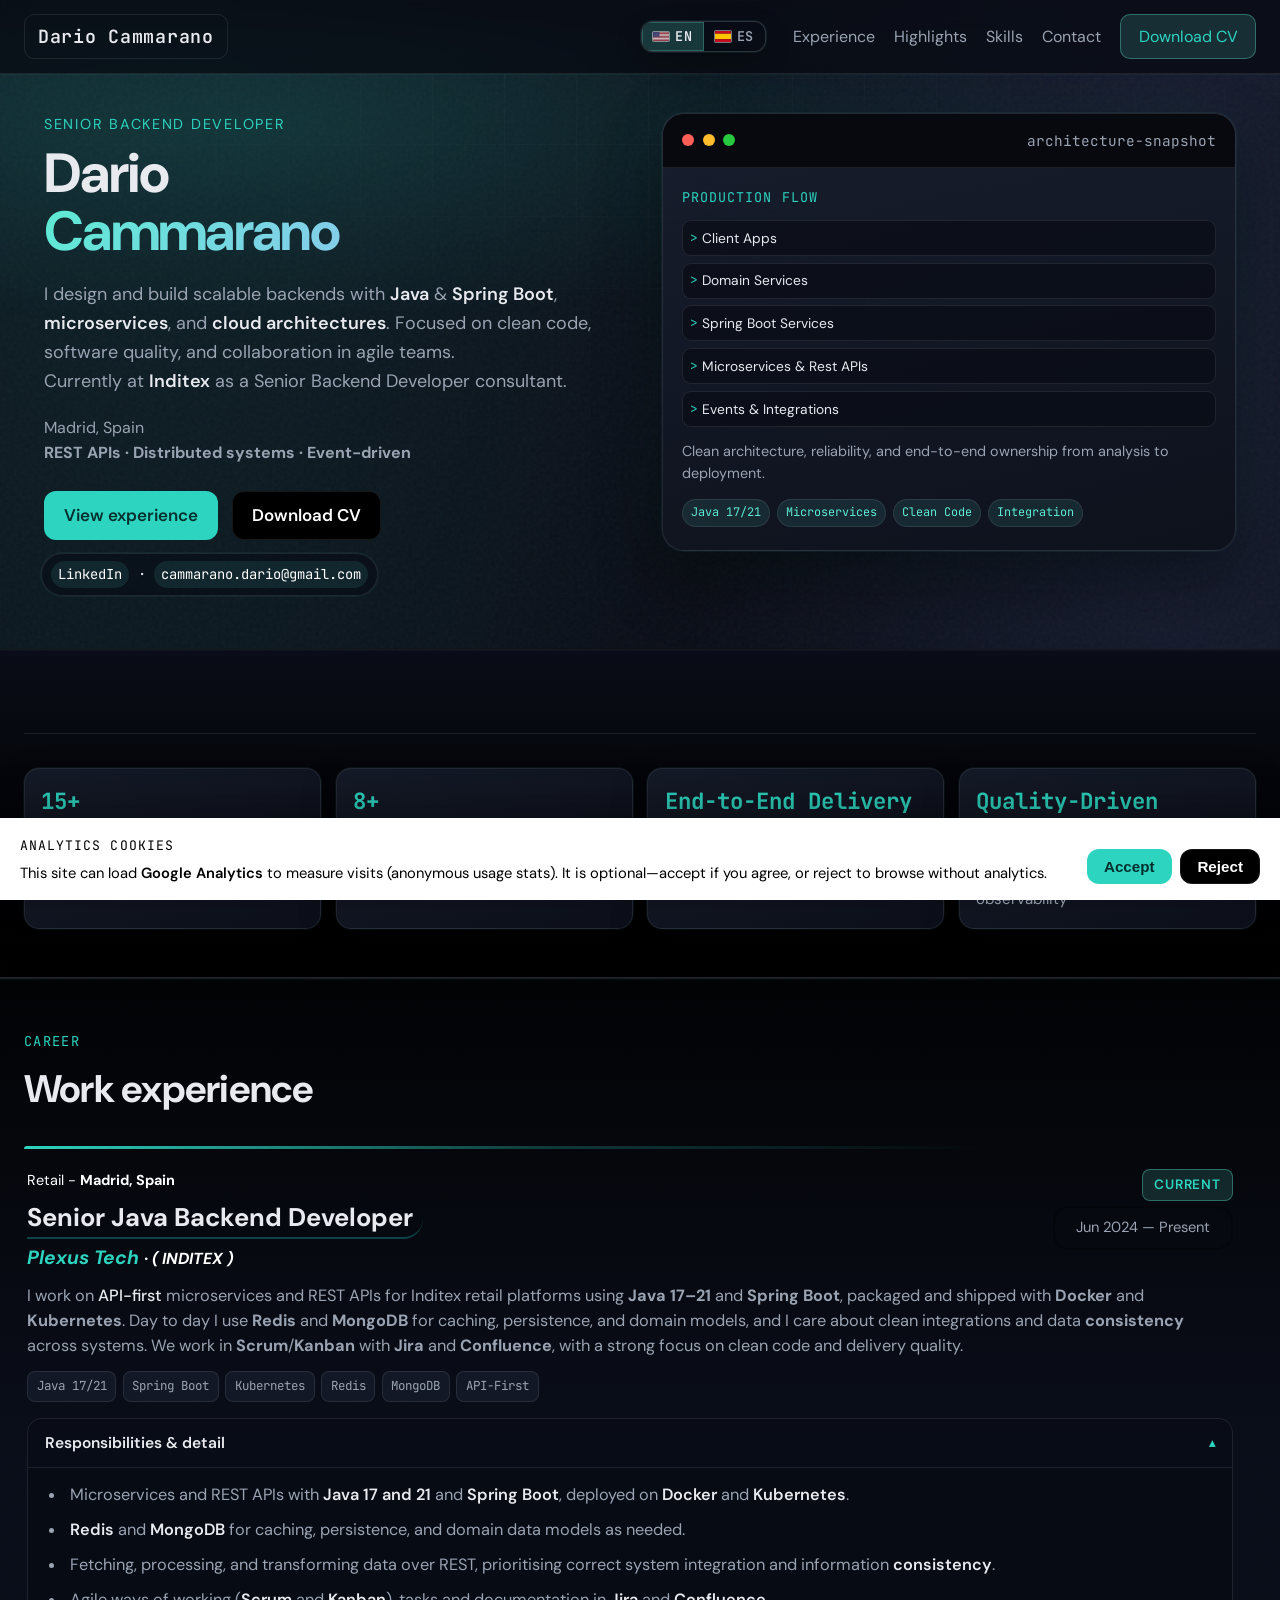
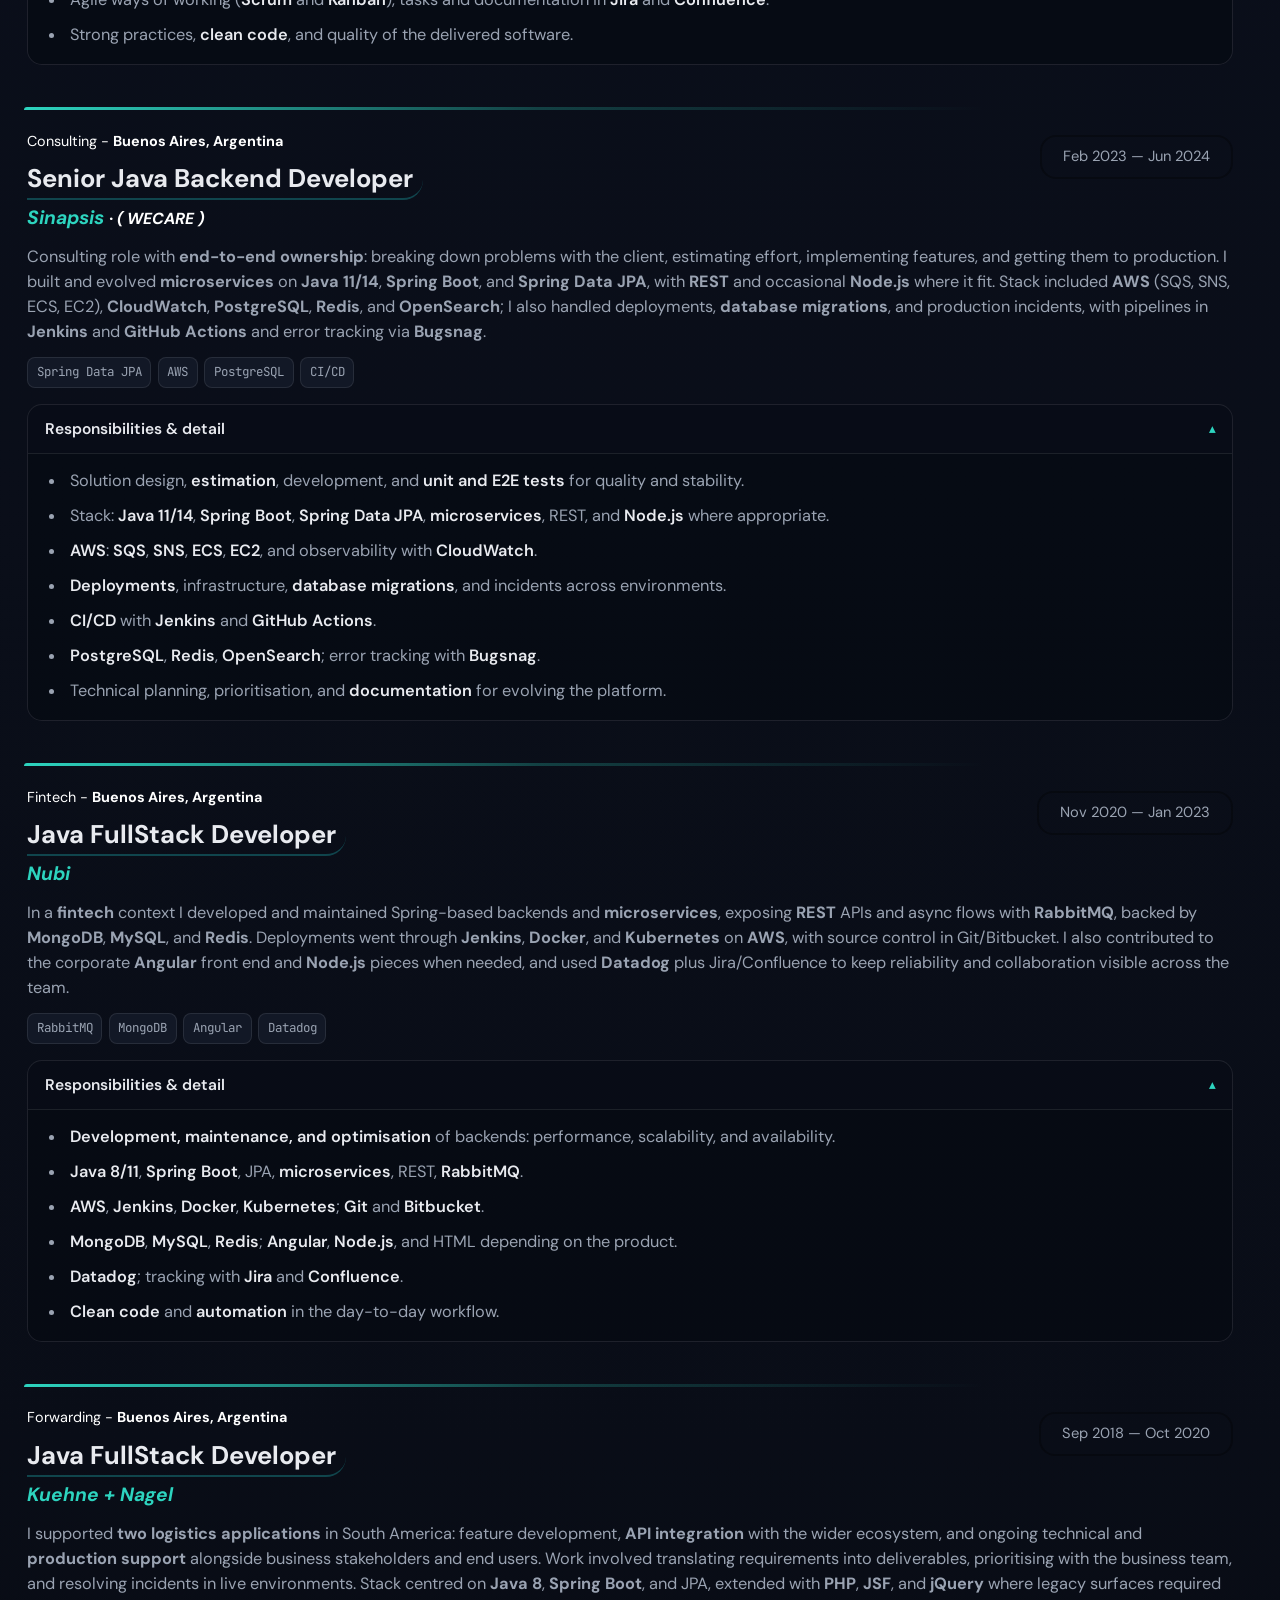
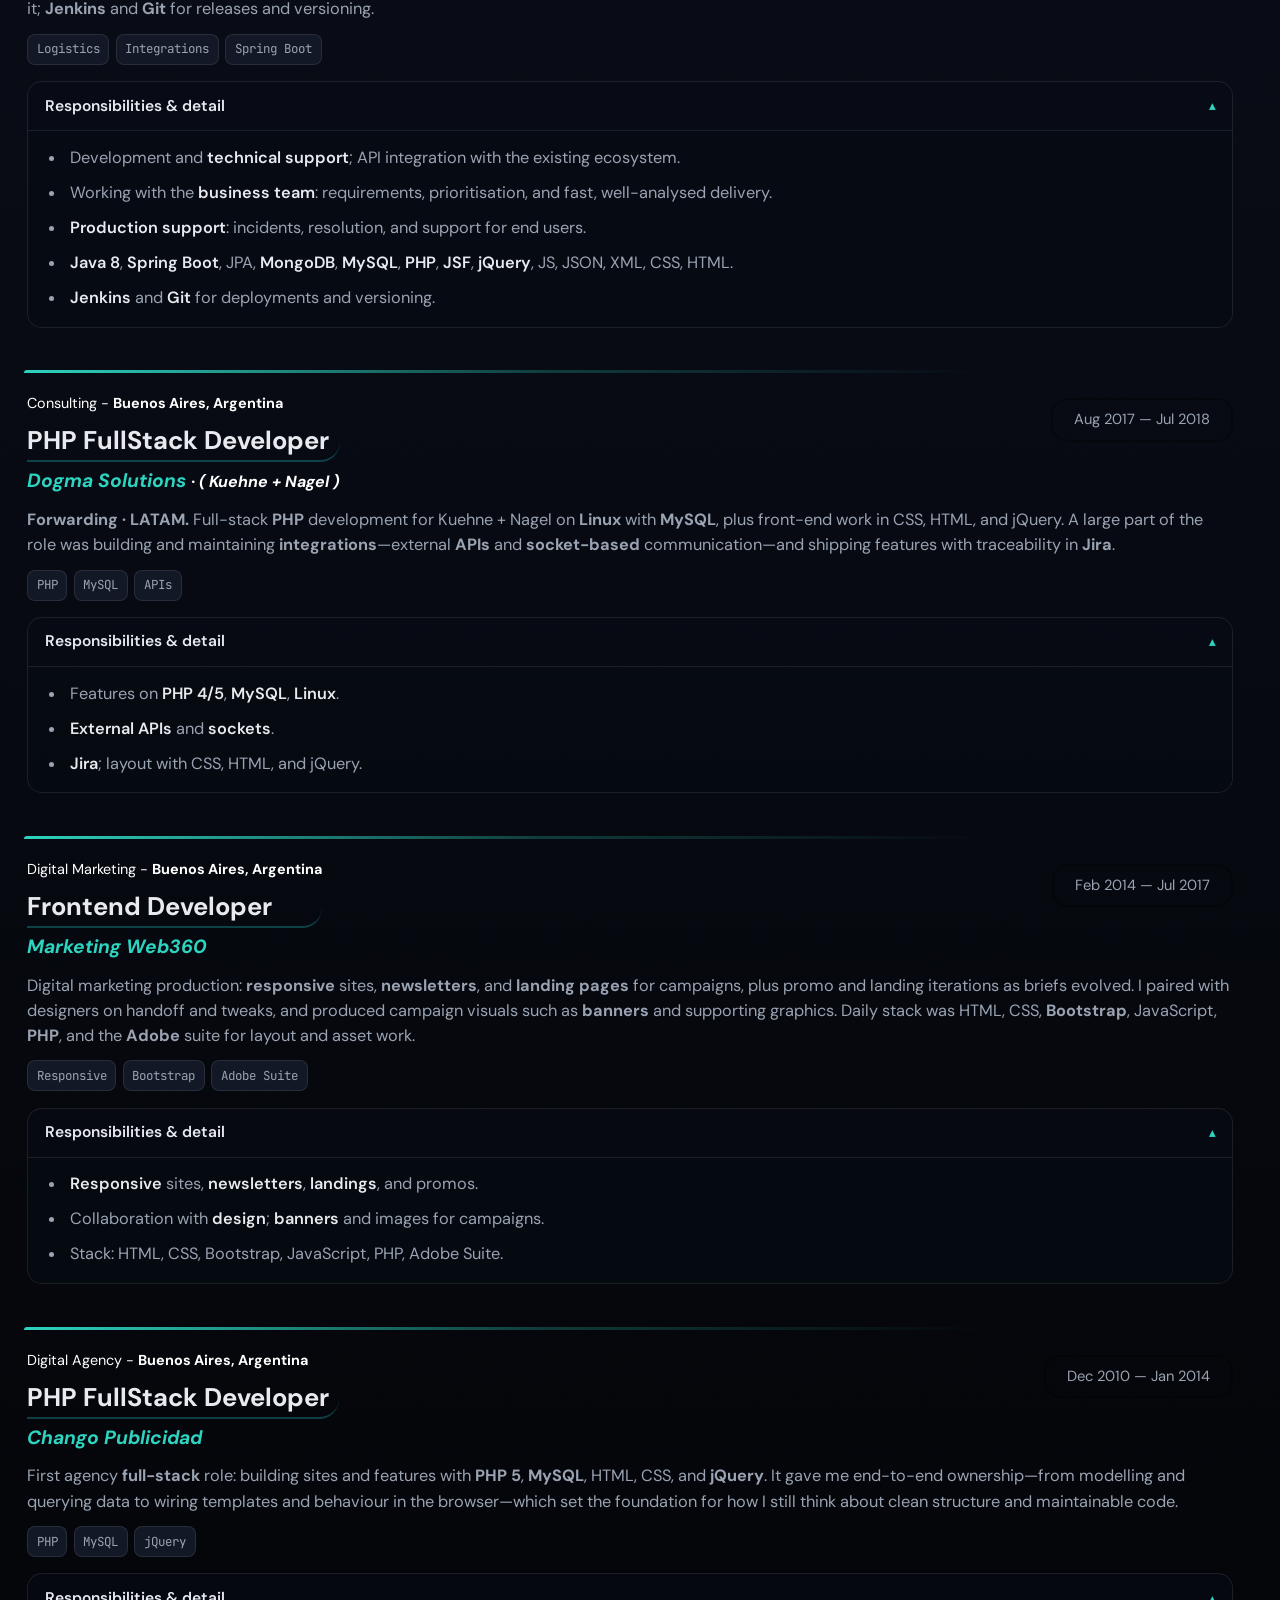
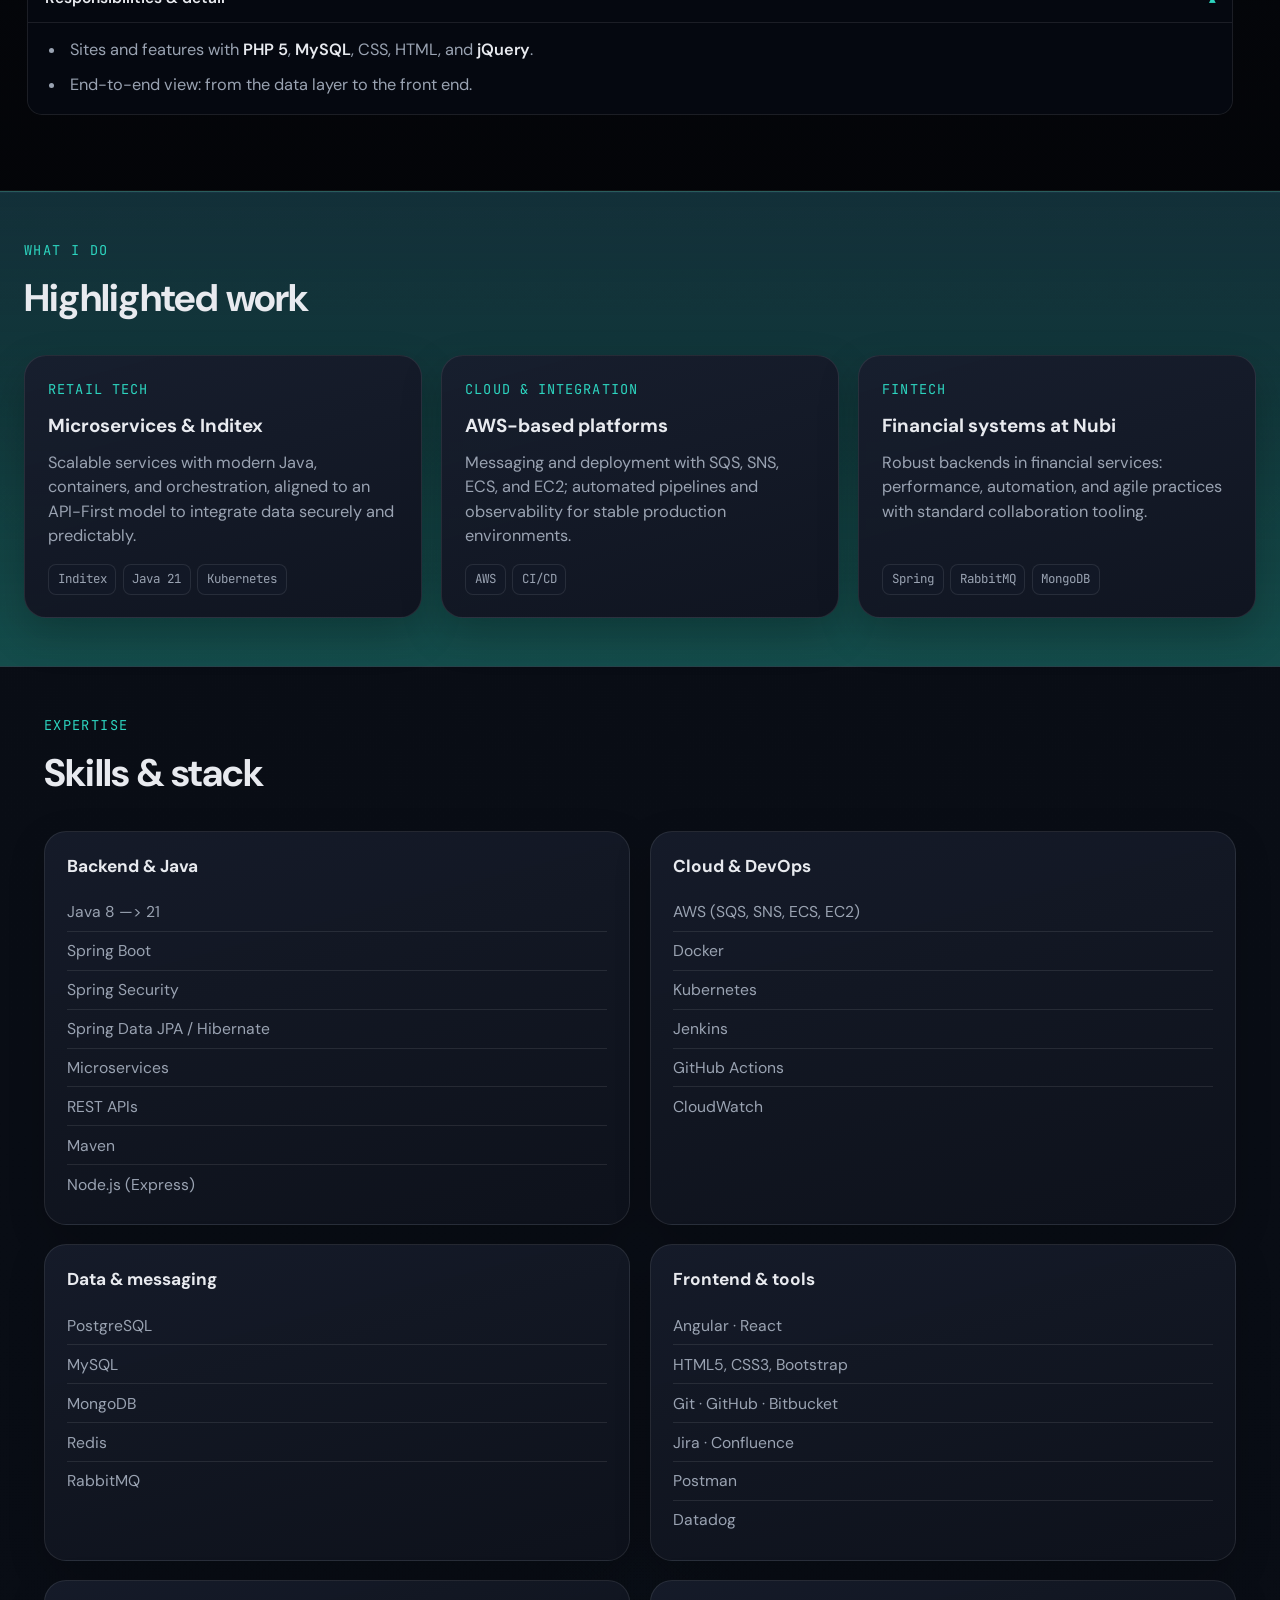
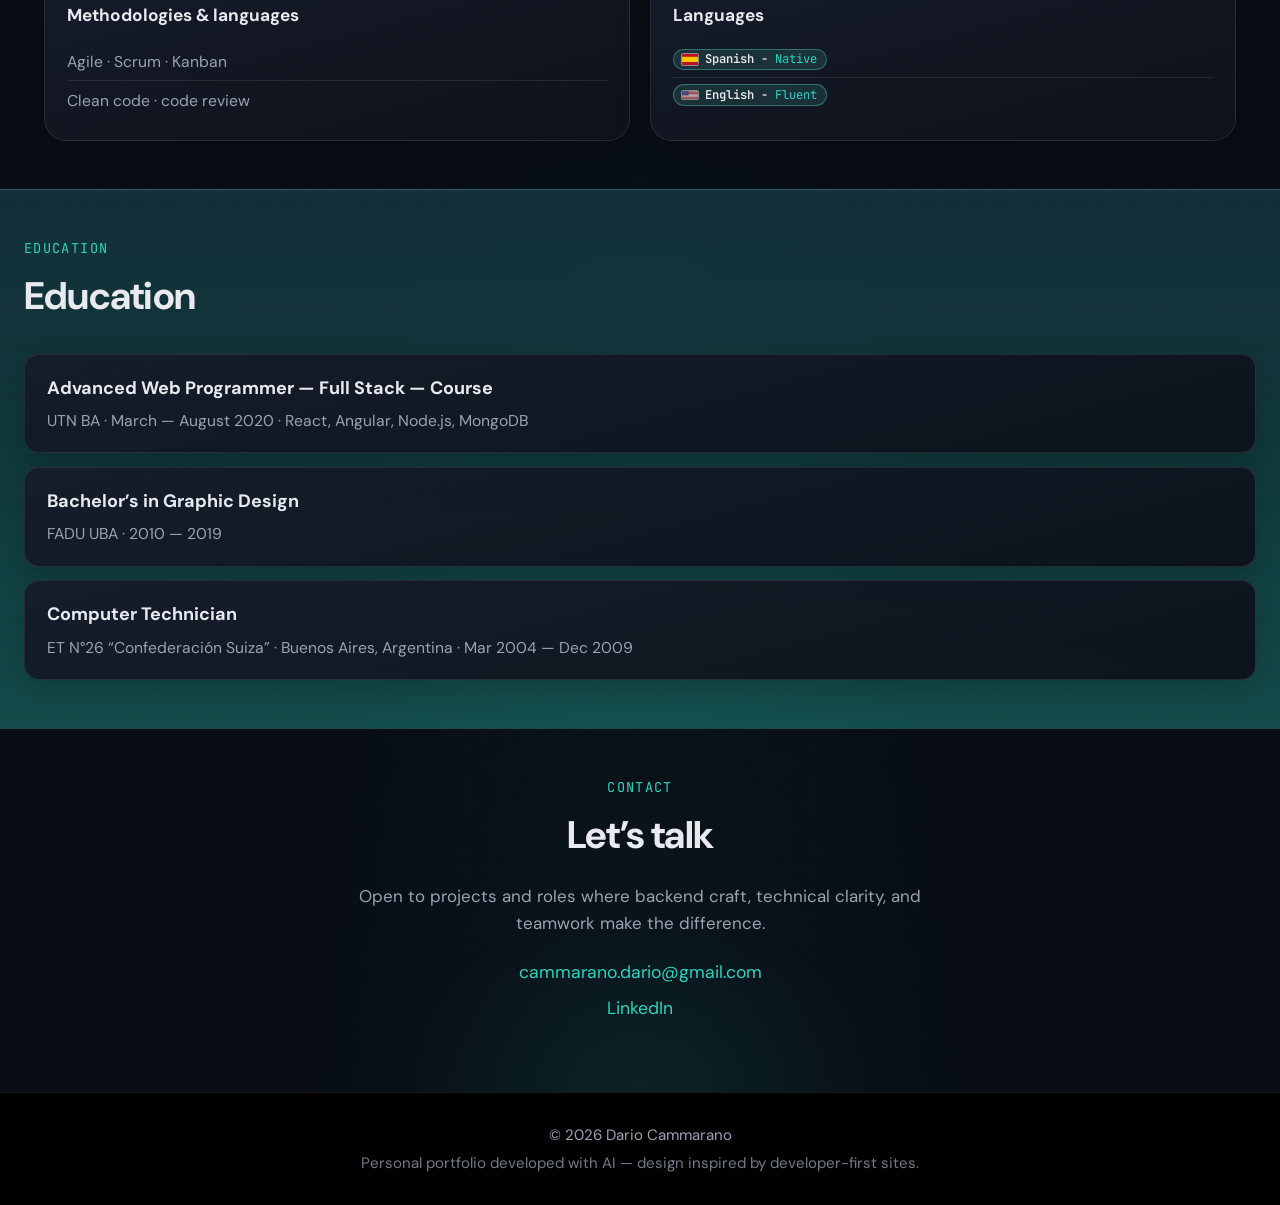
==== commit 7d1f1d70: "added analytics" ====
--- a/index.html
+++ b/index.html
@@ -76,7 +76,7 @@
             </div>
             <p class="hero-contact-inline">
               <a
-                href="https://www.linkedin.com/in/dario-cammarano-72912721/"
+                href="https://www.linkedin.com/in/dario-cammarano"
                 target="_blank"
                 rel="noopener noreferrer"
                 >LinkedIn</a
@@ -673,7 +673,7 @@
           </li>
           <li>
             <a
-              href="https://www.linkedin.com/in/dario-cammarano-72912721/"
+              href="https://www.linkedin.com/in/dario-cammarano"
               target="_blank"
               rel="noopener noreferrer"
               >LinkedIn</a
@@ -690,6 +690,28 @@
       </p>
     </footer>
 
+    <div
+      id="cookie-consent"
+      class="cookie-consent"
+      role="region"
+      aria-label="Cookie consent"
+      hidden
+    >
+      <div class="cookie-consent-inner">
+        <div class="cookie-consent-copy">
+          <p class="cookie-consent-title">Analytics cookies</p>
+          <p class="cookie-consent-text">
+            This site can load <strong>Google Analytics</strong> to measure visits (anonymous usage
+            stats). It is optional—accept if you agree, or reject to browse without analytics.
+          </p>
+        </div>
+        <div class="cookie-consent-actions">
+          <button type="button" class="btn btn-primary js-cookie-accept">Accept</button>
+          <button type="button" class="btn btn-ghost js-cookie-reject">Reject</button>
+        </div>
+      </div>
+    </div>
+
     <script src="script.js"></script>
   </body>
 </html>
--- a/styles.css
+++ b/styles.css
@@ -394,9 +394,9 @@
 }
 
 .btn-ghost {
-  background: transparent;
+  background: #000000;
   border-color: var(--border);
-  color: var(--text);
+  color: #ffffff;
 }
 
 .btn-ghost:hover {
@@ -1157,3 +1157,70 @@
     display: flex;
   }
 }
+
+/* Cookie consent (GDPR-friendly: GA loads only after accept) */
+.cookie-consent {
+  position: fixed;
+  z-index: 100;
+  left: 0;
+  right: 0;
+  bottom: 0;
+  padding: 1rem 1.25rem;
+  padding-bottom: max(1rem, env(safe-area-inset-bottom));
+  background: rgb(255, 255, 255);
+  backdrop-filter: blur(14px) saturate(1.1);
+  border-top: 1px solid var(--border);
+  box-shadow: 0 -12px 40px rgba(0, 0, 0, 0.35);
+}
+
+.cookie-consent[hidden] {
+  display: none !important;
+}
+
+.cookie-consent-inner {
+  max-width: var(--max);
+  margin: 0 auto;
+  display: flex;
+  flex-wrap: wrap;
+  align-items: flex-end;
+  justify-content: space-between;
+  gap: 1rem 1.5rem;
+}
+
+.cookie-consent-copy {
+  flex: 1 1 16rem;
+  min-width: 0;
+}
+
+.cookie-consent-title {
+  margin: 0 0 0.35rem;
+  font-family: var(--font-mono);
+  font-size: 0.82rem;
+  text-transform: uppercase;
+  letter-spacing: 0.08em;
+  color: #000;
+}
+
+.cookie-consent-text {
+  margin: 0;
+  font-size: 0.92rem;
+  line-height: 1.5;
+  color: #000;
+}
+
+.cookie-consent-text strong {
+  color: #000;
+  font-weight: 600;
+}
+
+.cookie-consent-actions {
+  display: flex;
+  flex-wrap: wrap;
+  gap: 0.55rem;
+  flex-shrink: 0;
+}
+
+.cookie-consent-actions .btn {
+  font-size: 0.95rem;
+  padding: 0.5rem 1rem;
+}
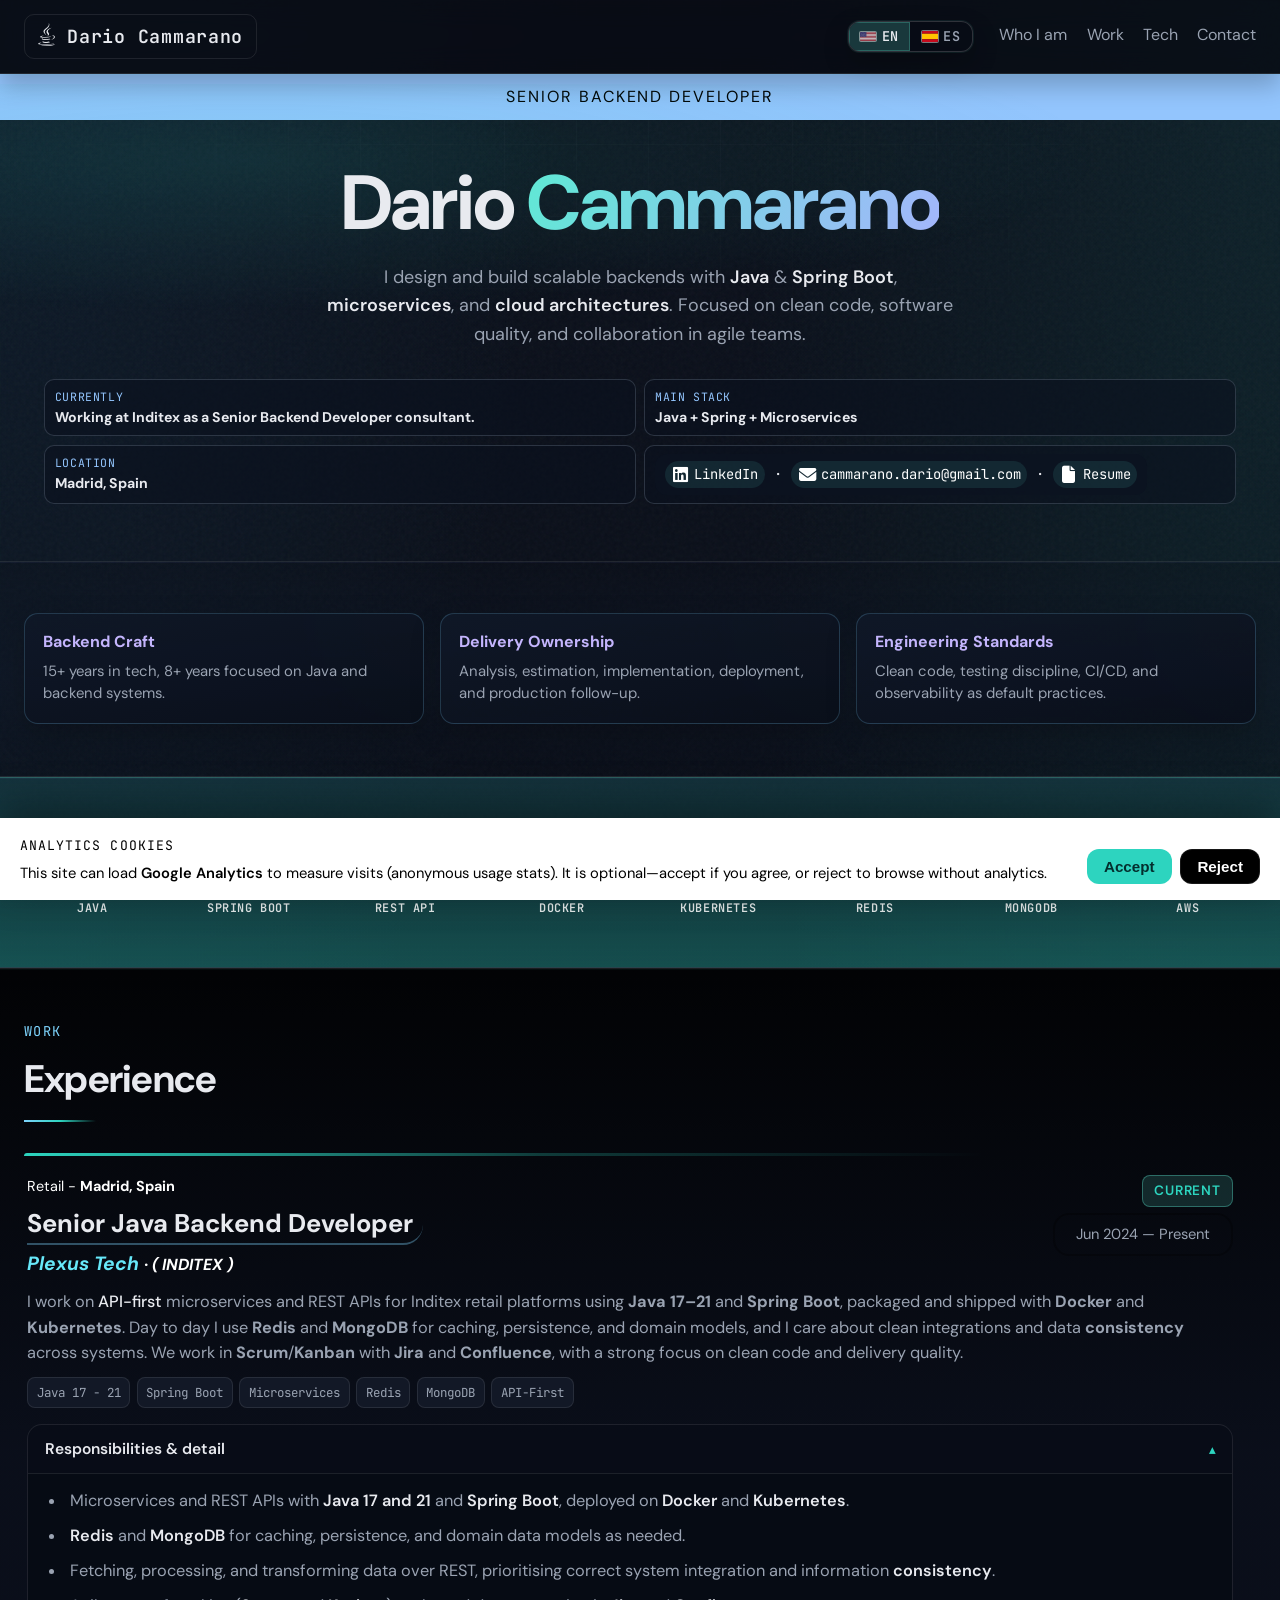
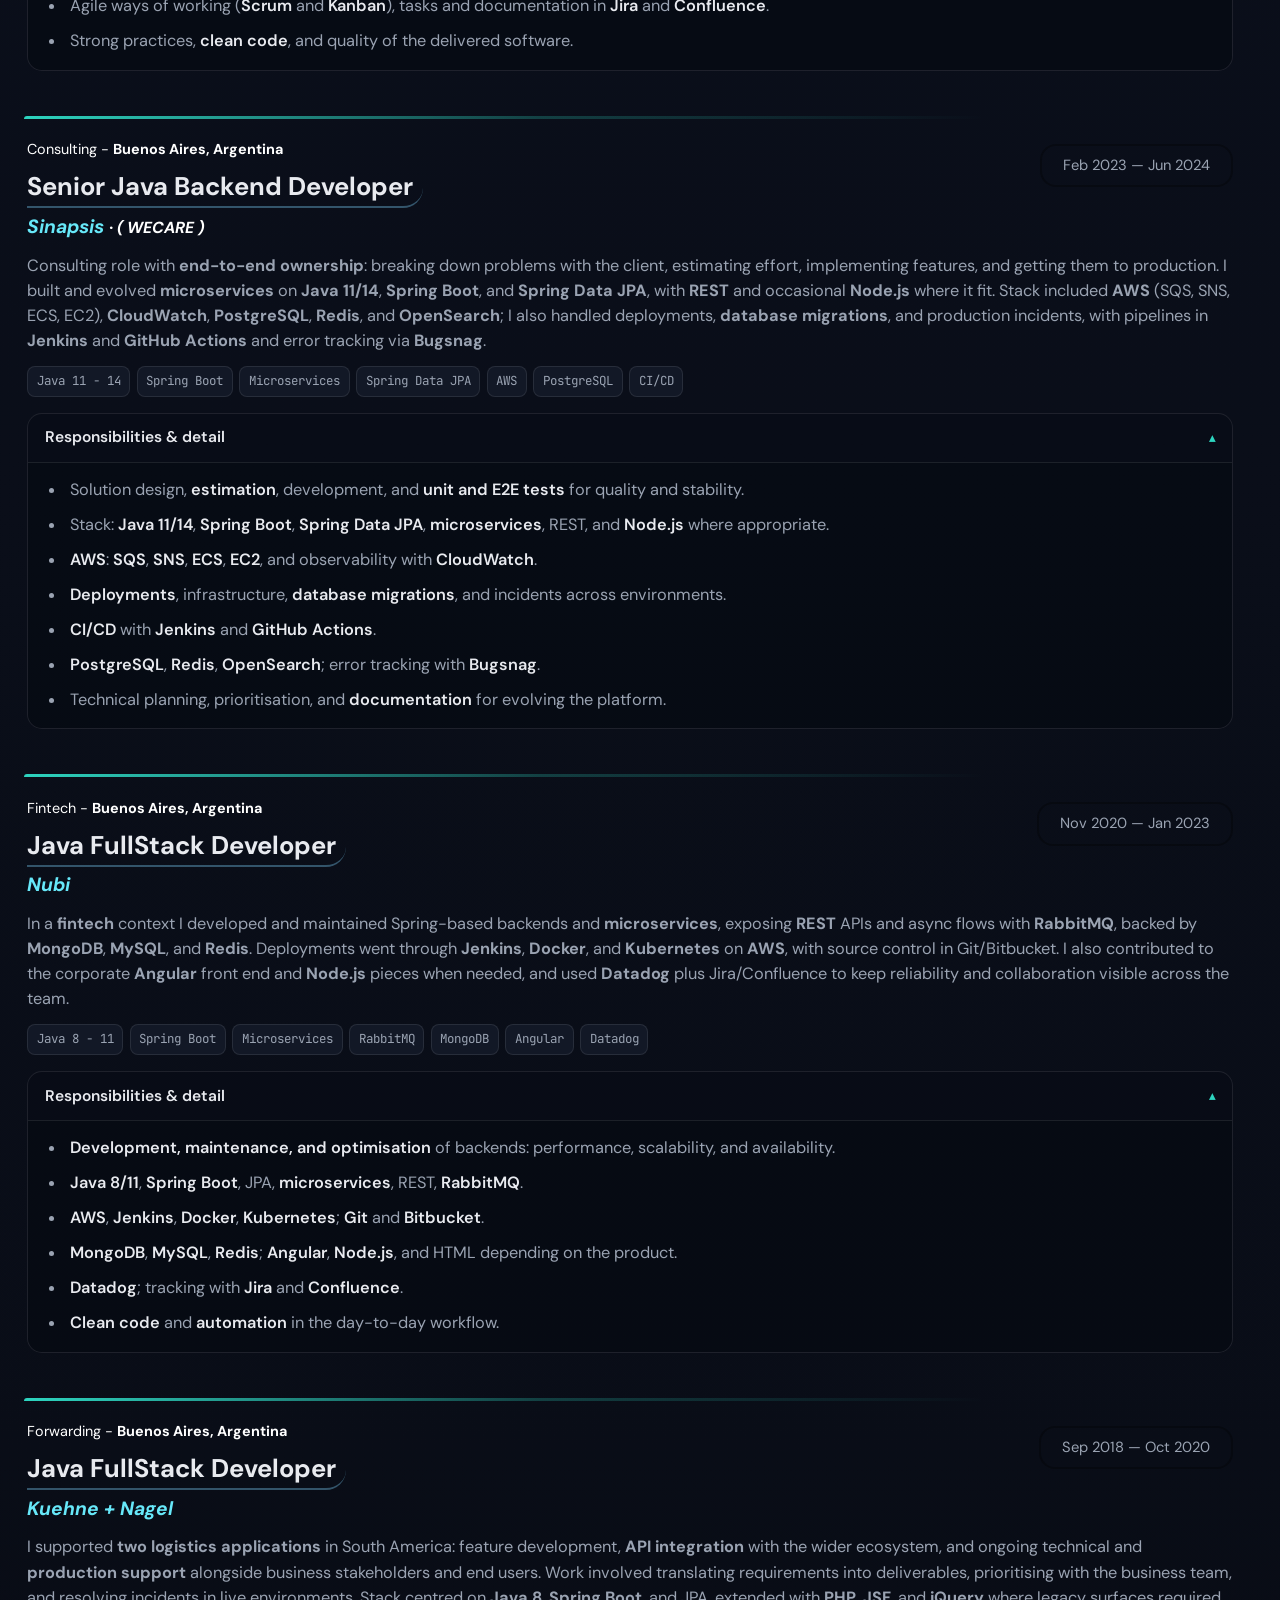
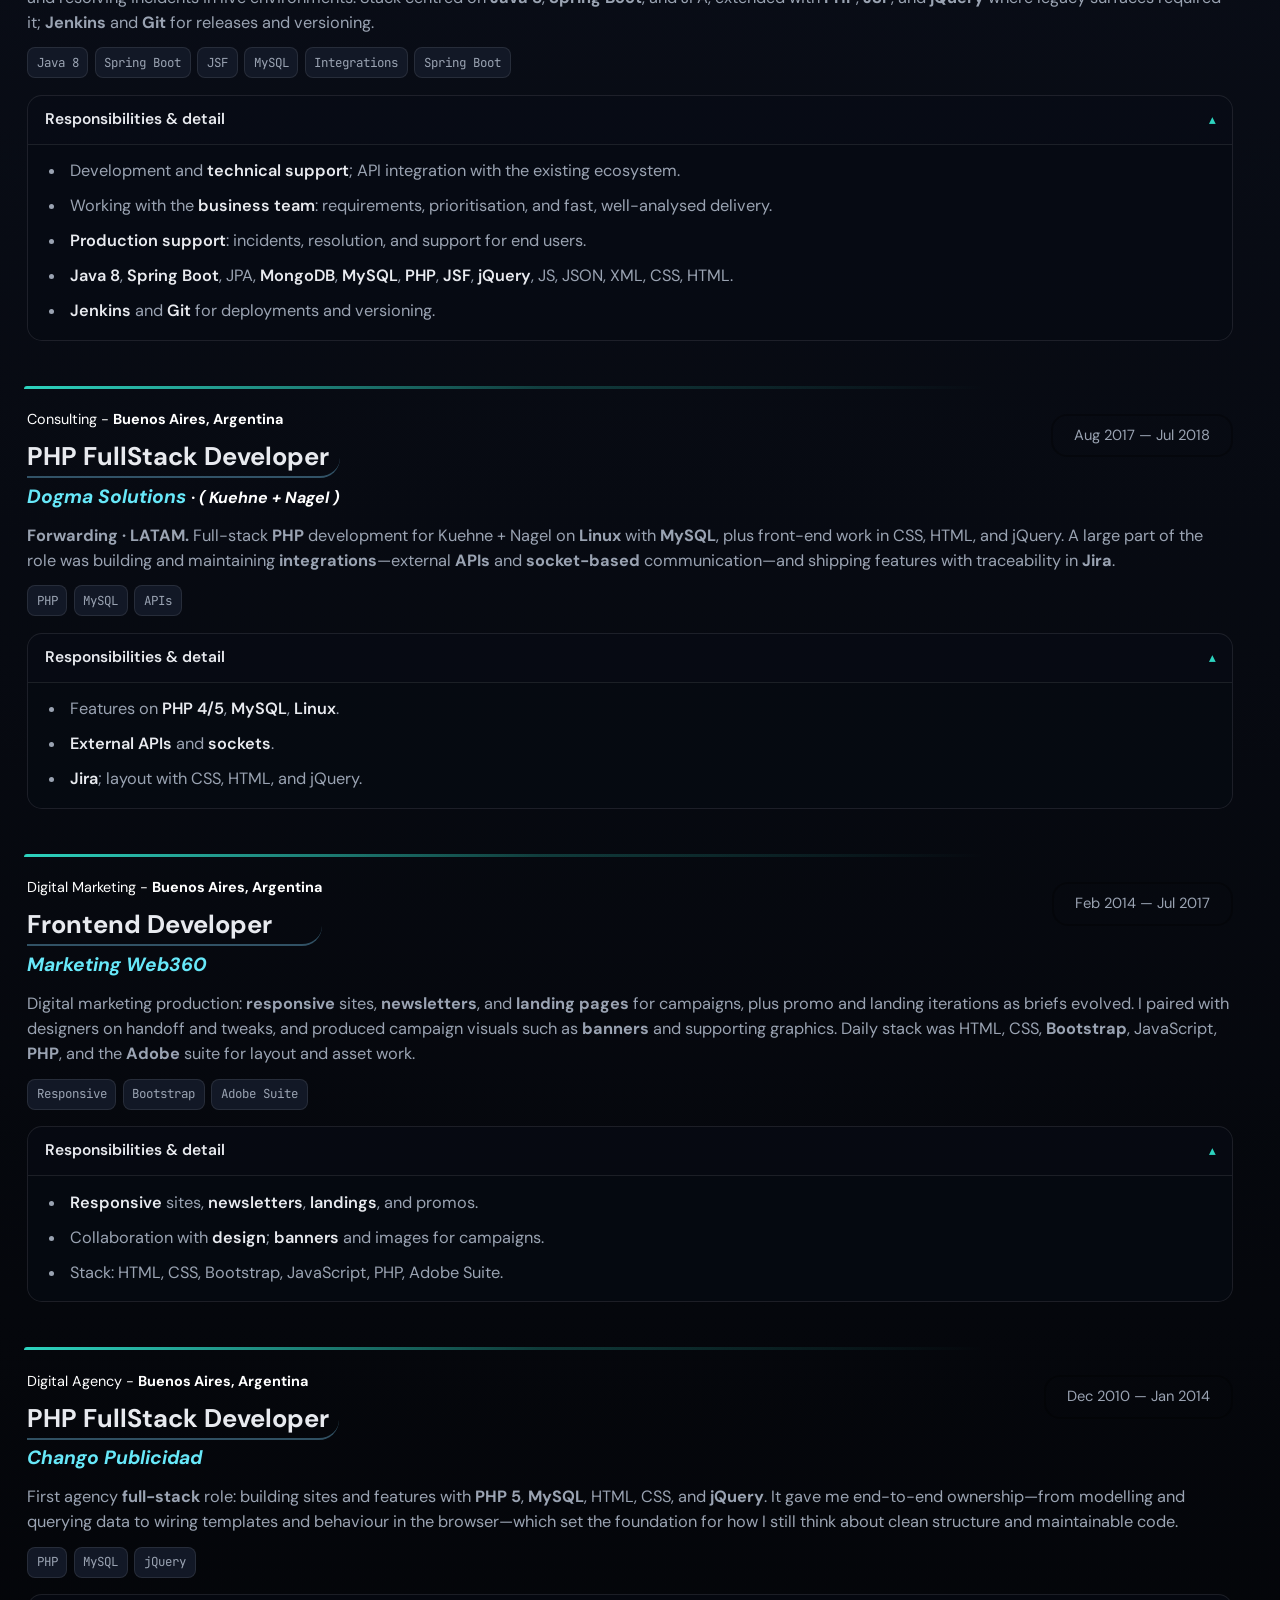
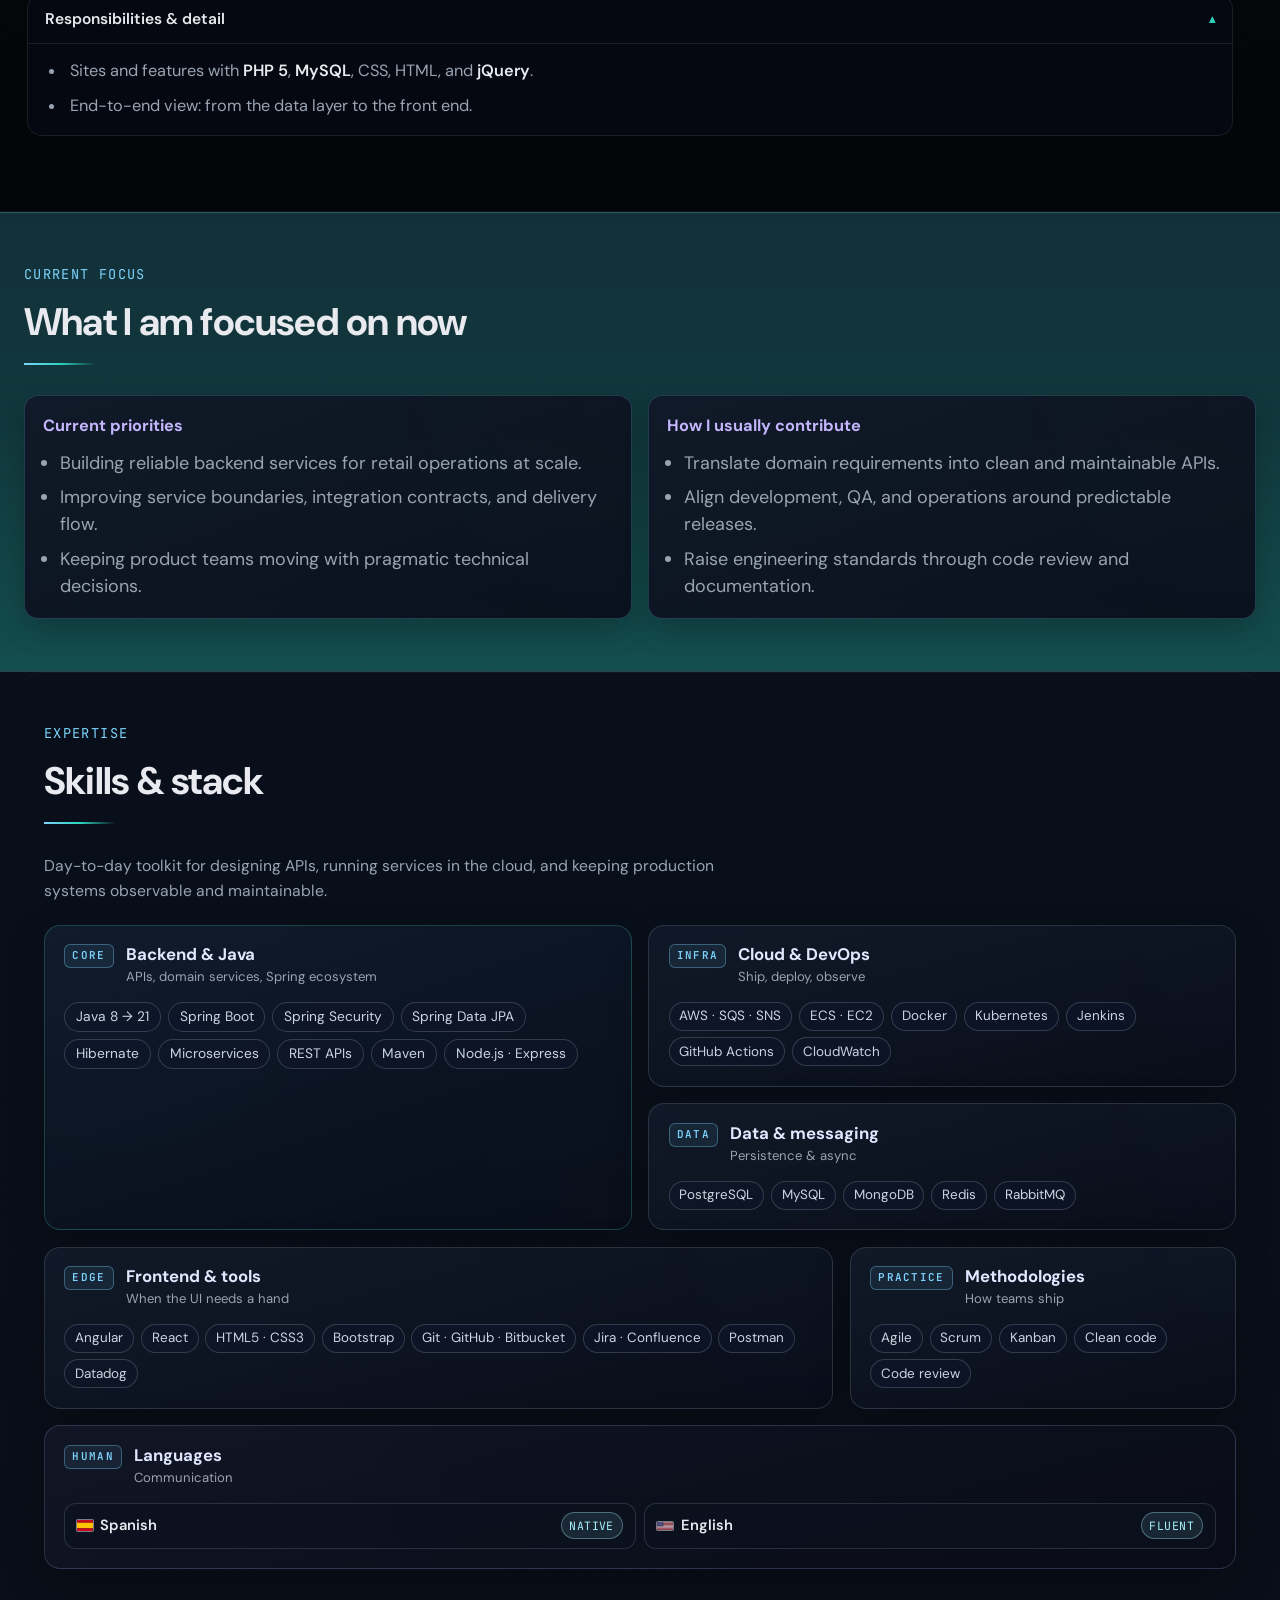
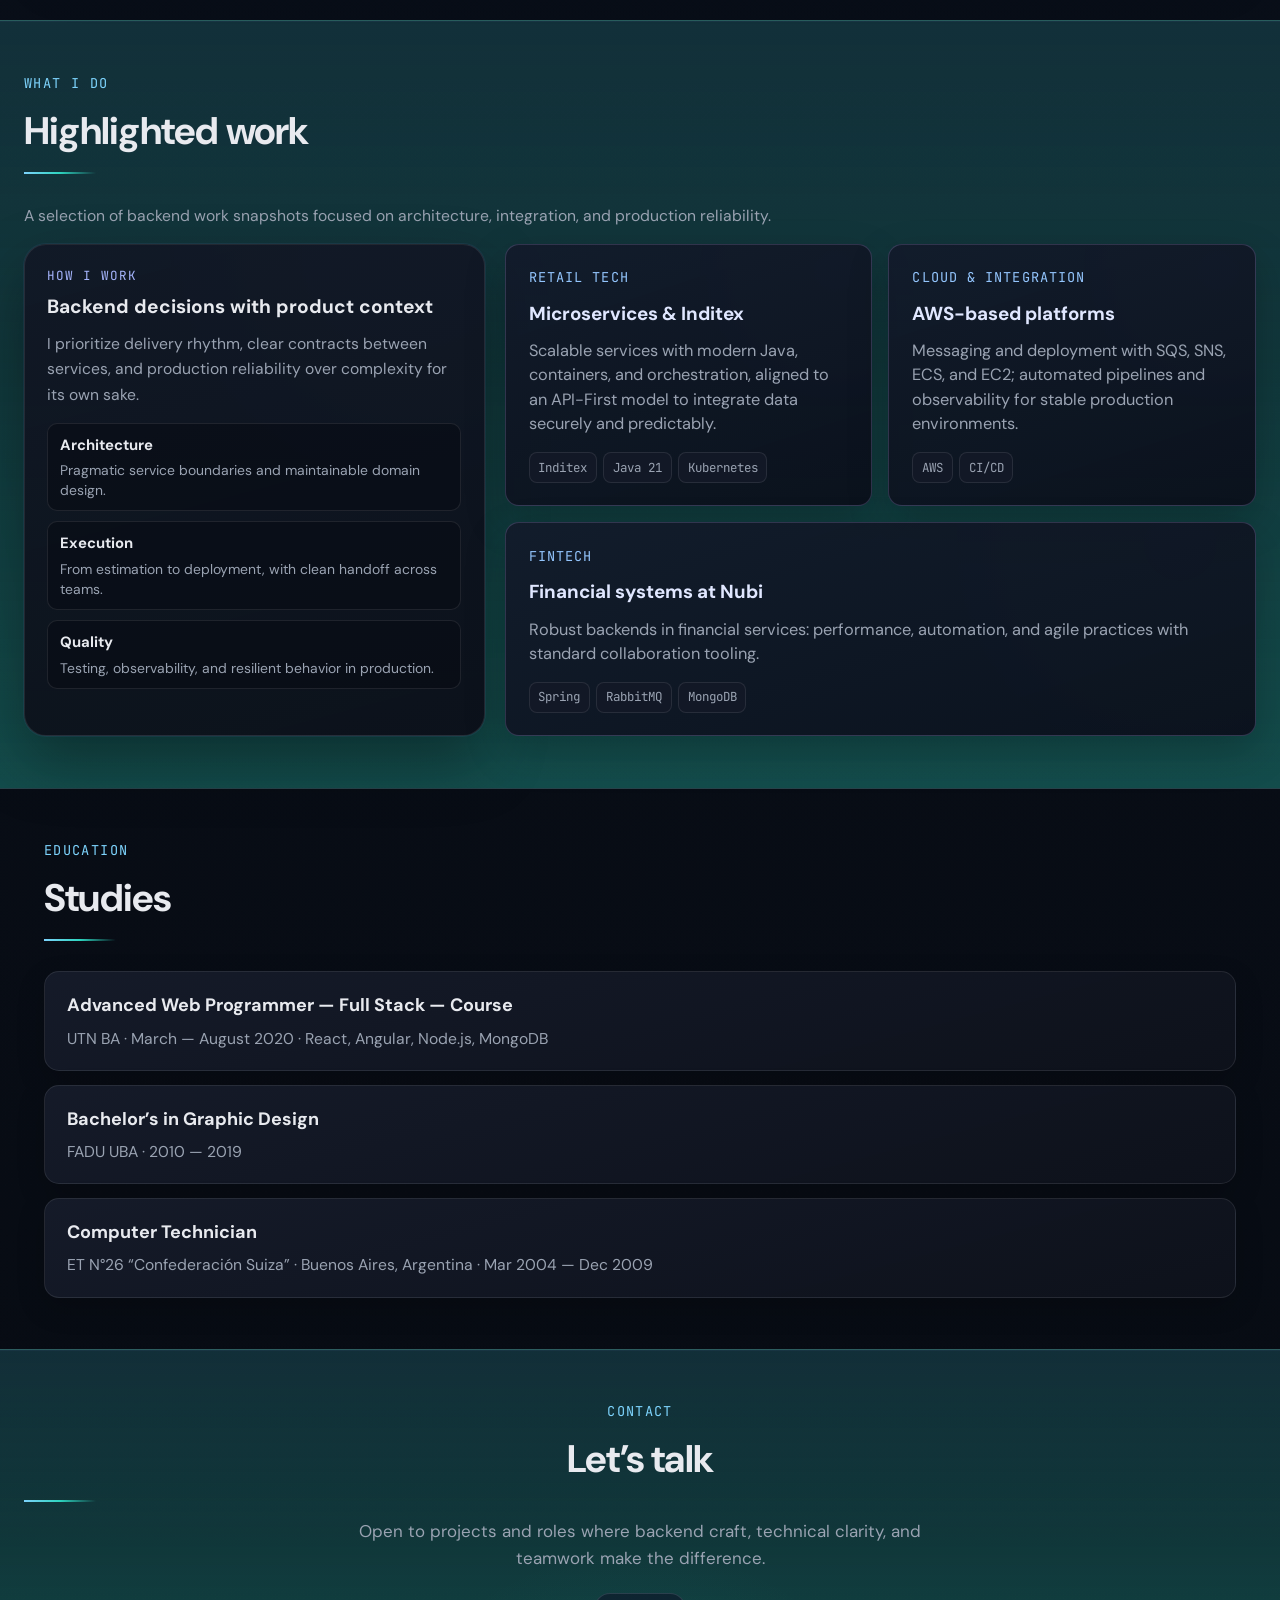
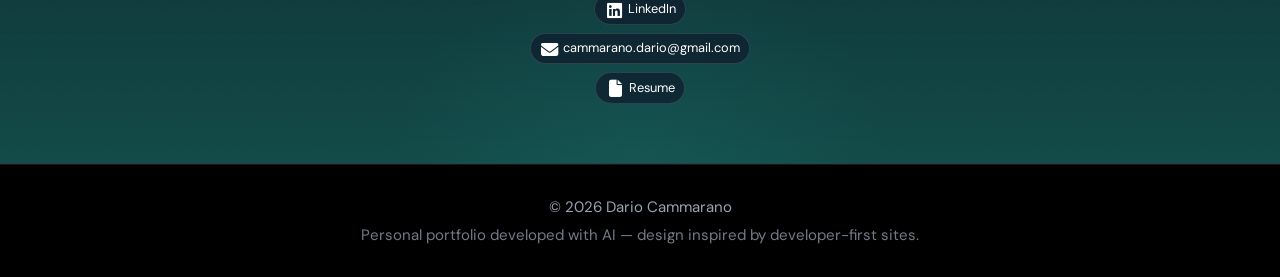
==== commit 8da5892f: "updated" ====
--- a/index.html
+++ b/index.html
@@ -8,6 +8,7 @@
       content="Dario Cammarano — Senior Java Backend Developer. Microservices, Spring Boot, REST APIs, and cloud architectures."
     />
     <title>Dario Cammarano — Senior Backend Developer</title>
+    <link rel="icon" href="assets/favicon.svg" type="image/svg+xml" sizes="any" />
     <link rel="canonical" href="./" />
     <link rel="alternate" hreflang="en" href="./" />
     <link rel="alternate" hreflang="es" href="es/" />
@@ -18,12 +19,18 @@
       href="https://fonts.googleapis.com/css2?family=DM+Sans:ital,opsz,wght@0,9..40,400;0,9..40,500;0,9..40,600;0,9..40,700;1,9..40,400&family=JetBrains+Mono:wght@400;500;600&display=swap"
       rel="stylesheet"
     />
+    <link
+      rel="stylesheet"
+      href="https://cdnjs.cloudflare.com/ajax/libs/font-awesome/6.7.2/css/all.min.css"
+      crossorigin="anonymous"
+      referrerpolicy="no-referrer"
+    />
     <link rel="stylesheet" href="styles.css" />
   </head>
   <body>
     <div class="noise" aria-hidden="true"></div>
     <header class="header">
-      <a class="logo" href="#">Dario Cammarano</a>
+      <a class="logo" href="#"> <i class="fa-brands fa-java fa-logo"></i> Dario Cammarano</a>
       <div class="header-tools">
         <nav class="lang-switch" aria-label="Language">
           <a href="./" class="lang-btn is-active" aria-current="page" lang="en">
@@ -36,11 +43,10 @@
           </a>
         </nav>
         <nav class="nav">
-          <a href="#experiencia">Experience</a>
-          <a href="#destacados">Highlights</a>
-          <a href="#skills">Skills</a>
+          <a href="#">Who I am</a>
+          <a href="#experiencia">Work</a>
+          <a href="#skills">Tech</a>
           <a href="#contacto">Contact</a>
-          <a class="nav-cta" href="assets/cv.pdf" download>Download CV</a>
         </nav>
       </div>
       <button type="button" class="nav-toggle" aria-label="Open menu">
@@ -49,94 +55,147 @@
     </header>
 
     <main>
+      <p class="eyebrow">Senior Backend Developer</p>
       <section class="hero" id="inicio">
         <div class="hero-grid">
           <div class="hero-copy">
-            <p class="eyebrow">Senior Backend Developer</p>
             <h1>
-              <span class="name-line">Dario</span>
-              <span class="name-line accent">Cammarano</span>
+              <span>Dario</span>
+              <span class="accent">Cammarano</span>
             </h1>
             <p class="hero-lead">
               I design and build scalable backends with <strong>Java</strong> &
               <strong>Spring Boot</strong>, <strong>microservices</strong>, and
               <strong>cloud architectures</strong>. Focused on clean code, software quality, and
               collaboration in agile teams. 
-              <br /> Currently at <strong>Inditex</strong> as a Senior Backend Developer 
-              consultant.
-            </p>
-            <p class="hero-meta">
-              Madrid, Spain <br /> 
-              <b>REST APIs · Distributed systems · Event-driven</b>
-              
-            </p>
-            <div class="hero-actions">
-              <a class="btn btn-primary" href="#experiencia">View experience</a>
-              <a class="btn btn-ghost" href="assets/cv.pdf" download>Download CV</a>
-            </div>
+            </p>
+            <div class="current-snapshot" aria-label="Current status">
+              <div class="snapshot-item">
+                <span>Currently</span>
+                <strong>Working at Inditex as a Senior Backend Developer consultant.</strong>
+              </div>
+              <div class="snapshot-item">
+                <span>Main Stack</span>
+                <strong>Java + Spring + Microservices</strong>
+              </div>
+              <div class="snapshot-item">
+                <span>Location</span>
+                <strong>Madrid, Spain</strong>
+              </div>
+              <div class="snapshot-item">
             <p class="hero-contact-inline">
               <a
+                class="link-with-icon"
                 href="https://www.linkedin.com/in/dario-cammarano"
                 target="_blank"
                 rel="noopener noreferrer"
+                ><span class="contact-icon" aria-hidden="true"
+                  ><i class="fa-brands fa-linkedin contact-logo"></i></span
                 >LinkedIn</a
               >
-              · <a href="mailto:cammarano.dario@gmail.com">cammarano.dario@gmail.com</a>
-            </p>
+              ·
+              <a class="link-with-icon" href="mailto:cammarano.dario@gmail.com"
+                ><span class="contact-icon" aria-hidden="true"
+                  ><i class="fa-solid fa-envelope contact-logo"></i></span
+                >cammarano.dario@gmail.com</a
+              >
+              ·
+              <a
+                class="link-with-icon"
+                href="assets/cv.pdf"
+                download
+                target="_blank"
+                rel="noopener noreferrer"
+                ><span class="contact-icon" aria-hidden="true"
+                  ><i class="fa-solid fa-file contact-logo"></i></span
+                >Resume</a
+              >
+            </p>
+              </div>
+            </div>
           </div>
 
-          <aside class="terminal" aria-label="Backend architecture snapshot">
-            <div class="terminal-bar">
-              <span class="dot red"></span>
-              <span class="dot yellow"></span>
-              <span class="dot green"></span>
-              <span class="terminal-title">architecture-snapshot</span>
-            </div>
-            <div class="terminal-body architecture-card">
-              <p class="architecture-title">Production flow</p>
-              <ul class="architecture-flow">
-                <li>Client Apps</li>
-                <li>Domain Services</li>
-                <li>Spring Boot Services</li>
-                <li>Microservices &amp; Rest APIs</li>
-                <li>Events &amp; Integrations</li>
-              </ul>
-              <p class="architecture-note">
-                Clean architecture, reliability, and end-to-end ownership from analysis to deployment.
-              </p>
-              <ul class="architecture-tags">
-                <li>Java 17/21</li>
-                <li>Microservices</li>
-                <li>Clean Code</li>
-                <li>Integration</li>
-              </ul>
-            </div>
-          </aside>
         </div>
 
       </section>
-      <section class="section section-alt" id="stats" style="background-color: #000000;">
-        <div>
-        <ul class="stats">
-          <li>
-            <strong>15+</strong><span>years in tech</span>
-          </li>
-          <li>
-            <strong>8+</strong><span>years Java / backend</span>
-          </li>
-          <li>
-            <strong>End-to-End Delivery</strong><span>analysis, estimation, development, deployment</span>
-          </li>
-          <li>
-            <strong>Quality-Driven Engineering</strong><span>clean code, testing, CI/CD, observability</span>
-          </li>
-        </ul>
+      <section class="section section-alt" id="stats">
+        <div class="value-grid">
+          <article class="value-card">
+            <h3>Backend Craft</h3>
+            <p>15+ years in tech, 8+ years focused on Java and backend systems.</p>
+          </article>
+          <article class="value-card">
+            <h3>Delivery Ownership</h3>
+            <p>Analysis, estimation, implementation, deployment, and production follow-up.</p>
+          </article>
+          <article class="value-card">
+            <h3>Engineering Standards</h3>
+            <p>Clean code, testing discipline, CI/CD, and observability as default practices.</p>
+          </article>
         </div>
       </section>
 
+      <section class="section section-alt main-stack" id="stack" aria-labelledby="stack-title">
+        <ul class="main-stack-grid" role="list">
+          <li class="main-stack-item">
+            <span class="main-stack-icon" aria-hidden="true"><i class="fa-brands fa-java"></i></span>
+            <span class="main-stack-name">Java</span>
+          </li>
+          <li class="main-stack-item">
+            <span class="main-stack-icon" aria-hidden="true"><i class="fa-solid fa-leaf"></i></span>
+            <span class="main-stack-name">Spring Boot</span>
+          </li>
+          <li class="main-stack-item">
+            <span class="main-stack-icon" aria-hidden="true">
+              <svg class="main-stack-svg" xmlns="http://www.w3.org/2000/svg" viewBox="0 0 1024 1024" focusable="false" aria-hidden="true">
+                <path
+                  fill="currentColor"
+                  d="M917.7 148.8l-42.4-42.4c-1.6-1.6-3.6-2.3-5.7-2.3s-4.1.8-5.7 2.3l-76.1 76.1a199.27 199.27 0 0 0-112.1-34.3c-51.2 0-102.4 19.5-141.5 58.6L432.3 308.7a8.03 8.03 0 0 0 0 11.3L704 591.7c1.6 1.6 3.6 2.3 5.7 2.3 2 0 4.1-.8 5.7-2.3l101.9-101.9c68.9-69 77-175.7 24.3-253.5l76.1-76.1c3.1-3.2 3.1-8.3 0-11.4zM769.1 441.7l-59.4 59.4-186.8-186.8 59.4-59.4c24.9-24.9 58.1-38.7 93.4-38.7 35.3 0 68.4 13.7 93.4 38.7 24.9 24.9 38.7 58.1 38.7 93.4 0 35.3-13.8 68.4-38.7 93.4zm-190.2 105a8.03 8.03 0 0 0-11.3 0L501 613.3 410.7 523l66.7-66.7c3.1-3.1 3.1-8.2 0-11.3L441 408.6a8.03 8.03 0 0 0-11.3 0L363 475.3l-43-43a7.85 7.85 0 0 0-5.7-2.3c-2 0-4.1.8-5.7 2.3L206.8 534.2c-68.9 69-77 175.7-24.3 253.5l-76.1 76.1a8.03 8.03 0 0 0 0 11.3l42.4 42.4c1.6 1.6 3.6 2.3 5.7 2.3s4.1-.8 5.7-2.3l76.1-76.1c33.7 22.9 72.9 34.3 112.1 34.3 51.2 0 102.4-19.5 141.5-58.6l101.9-101.9c3.1-3.1 3.1-8.2 0-11.3l-43-43 66.7-66.7c3.1-3.1 3.1-8.2 0-11.3l-36.6-36.2zM441.7 769.1a131.32 131.32 0 0 1-93.4 38.7c-35.3 0-68.4-13.7-93.4-38.7a131.32 131.32 0 0 1-38.7-93.4c0-35.3 13.7-68.4 38.7-93.4l59.4-59.4 186.8 186.8-59.4 59.4z"
+                />
+              </svg>
+            </span>
+            <span class="main-stack-name">REST API</span>
+          </li>
+          <li class="main-stack-item">
+            <span class="main-stack-icon" aria-hidden="true"><i class="fa-brands fa-docker"></i></span>
+            <span class="main-stack-name">Docker</span>
+          </li>
+          <li class="main-stack-item">
+            <span class="main-stack-icon" aria-hidden="true">
+              <svg class="main-stack-svg" xmlns="http://www.w3.org/2000/svg" viewBox="0 0 24 24" focusable="false" aria-hidden="true">
+                <path
+                  fill="currentColor"
+                  d="M10.204 14.35l.007.01-.999 2.413a5.171 5.171 0 0 1-2.075-2.597l2.578-.437.004.005a.44.44 0 0 1 .484.606zm-.833-2.129a.44.44 0 0 0 .173-.756l.002-.011L7.585 9.7a5.143 5.143 0 0 0-.73 3.255l2.514-.725.002-.009zm1.145-1.98a.44.44 0 0 0 .699-.337l.01-.005.15-2.62a5.144 5.144 0 0 0-3.01 1.442l2.147 1.523.004-.002zm.76 2.75l.723.349.722-.347.18-.78-.5-.623h-.804l-.5.623.179.779zm1.5-3.095a.44.44 0 0 0 .7.336l.008.003 2.134-1.513a5.188 5.188 0 0 0-2.992-1.442l.148 2.615.002.001zm10.876 5.97l-5.773 7.181a1.6 1.6 0 0 1-1.248.594l-9.261.003a1.6 1.6 0 0 1-1.247-.596l-5.776-7.18a1.583 1.583 0 0 1-.307-1.34L2.1 5.573c.108-.47.425-.864.863-1.073L11.305.513a1.606 1.606 0 0 1 1.385 0l8.345 3.985c.438.209.755.604.863 1.073l2.062 8.955c.108.47-.005.963-.308 1.34zm-3.289-2.057c-.042-.01-.103-.026-.145-.034-.174-.033-.315-.025-.479-.038-.35-.037-.638-.067-.895-.148-.105-.04-.18-.165-.216-.216l-.201-.059a6.45 6.45 0 0 0-.105-2.332 6.465 6.465 0 0 0-.936-2.163c.052-.047.15-.133.177-.159.008-.09.001-.183.094-.282.197-.185.444-.338.743-.522.142-.084.273-.137.415-.242.032-.024.076-.062.11-.089.24-.191.295-.52.123-.736-.172-.216-.506-.236-.745-.045-.034.027-.08.062-.111.088-.134.116-.217.23-.33.35-.246.25-.45.458-.673.609-.097.056-.239.037-.303.033l-.19.135a6.545 6.545 0 0 0-4.146-2.003l-.012-.223c-.065-.062-.143-.115-.163-.25-.022-.268.015-.557.057-.905.023-.163.061-.298.068-.475.001-.04-.001-.099-.001-.142 0-.306-.224-.555-.5-.555-.275 0-.499.249-.499.555l.001.014c0 .041-.002.092 0 .128.006.177.044.312.067.475.042.348.078.637.056.906a.545.545 0 0 1-.162.258l-.012.211a6.424 6.424 0 0 0-4.166 2.003 8.373 8.373 0 0 1-.18-.128c-.09.012-.18.04-.297-.029-.223-.15-.427-.358-.673-.608-.113-.12-.195-.234-.329-.349-.03-.026-.077-.062-.111-.088a.594.594 0 0 0-.348-.132.481.481 0 0 0-.398.176c-.172.216-.117.546.123.737l.007.005.104.083c.142.105.272.159.414.242.299.185.546.338.743.522.076.082.09.226.1.288l.16.143a6.462 6.462 0 0 0-1.02 4.506l-.208.06c-.055.072-.133.184-.215.217-.257.081-.546.11-.895.147-.164.014-.305.006-.48.039-.037.007-.09.02-.133.03l-.004.002-.007.002c-.295.071-.484.342-.423.608.061.267.349.429.645.365l.007-.001.01-.003.129-.029c.17-.046.294-.113.448-.172.33-.118.604-.217.87-.256.112-.009.23.069.288.101l.217-.037a6.5 6.5 0 0 0 2.88 3.596l-.09.218c.033.084.069.199.044.282-.097.252-.263.517-.452.813-.091.136-.185.242-.268.399-.02.037-.045.095-.064.134-.128.275-.034.591.213.71.248.12.556-.007.69-.282v-.002c.02-.039.046-.09.062-.127.07-.162.094-.301.144-.458.132-.332.205-.68.387-.897.05-.06.13-.082.215-.105l.113-.205a6.453 6.453 0 0 0 4.609.012l.106.192c.086.028.18.042.256.155.136.232.229.507.342.84.05.156.074.295.145.457.016.037.043.09.062.129.133.276.442.402.69.282.247-.118.341-.435.213-.71-.02-.039-.045-.096-.065-.134-.083-.156-.177-.261-.268-.398-.19-.296-.346-.541-.443-.793-.04-.13.007-.21.038-.294-.018-.022-.059-.144-.083-.202a6.499 6.499 0 0 0 2.88-3.622c.064.01.176.03.213.038.075-.05.144-.114.28-.104.266.039.54.138.87.256.154.06.277.128.448.173.036.01.088.019.13.028l.009.003.007.001c.297.064.584-.098.645-.365.06-.266-.128-.537-.423-.608zM16.4 9.701l-1.95 1.746v.005a.44.44 0 0 0 .173.757l.003.01 2.526.728a5.199 5.199 0 0 0-.108-1.674A5.208 5.208 0 0 0 16.4 9.7zm-4.013 5.325a.437.437 0 0 0-.404-.232.44.44 0 0 0-.372.233h-.002l-1.268 2.292a5.164 5.164 0 0 0 3.326.003l-1.27-2.296h-.01zm1.888-1.293a.44.44 0 0 0-.27.036.44.44 0 0 0-.214.572l-.003.004 1.01 2.438a5.15 5.15 0 0 0 2.081-2.615l-2.6-.44-.004.005z"
+                />
+              </svg>
+            </span>
+            <span class="main-stack-name">Kubernetes</span>
+          </li>
+          <li class="main-stack-item">
+            <span class="main-stack-icon" aria-hidden="true">
+              <svg class="main-stack-svg" xmlns="http://www.w3.org/2000/svg" viewBox="0 0 24 24" focusable="false" aria-hidden="true">
+                <path
+                  fill="currentColor"
+                  d="M10.5 2.661l.54.997-1.797.644 2.409.218.748 1.246.467-1.121 2.077-.208-1.61-.613.426-1.017-1.578.519zm6.905 2.077L13.76 6.182l3.292 1.298.353-.146 3.293-1.298zm-10.51.312a2.97 1.153 0 0 0-2.97 1.152 2.97 1.153 0 0 0 2.97 1.153 2.97 1.153 0 0 0 2.97-1.153 2.97 1.153 0 0 0-2.97-1.152zM24 6.805s-8.983 4.278-10.395 4.953c-1.226.561-1.901.561-3.261.094C8.318 11.022 0 7.241 0 7.241v1.038c0 .24.332.499.966.8 1.277.613 8.34 3.677 9.45 4.206 1.112.53 1.9.54 3.313-.197 1.412-.738 8.049-3.905 9.326-4.57.654-.342.945-.602.945-.84zm-10.042.602L8.39 8.26l3.884 1.61zM24 10.637s-8.983 4.279-10.395 4.954c-1.226.56-1.901.56-3.261.093C8.318 14.854 0 11.074 0 11.074v1.038c0 .238.332.498.966.8 1.277.612 8.34 3.676 9.45 4.205 1.112.53 1.9.54 3.313-.197 1.412-.737 8.049-3.905 9.326-4.57.654-.332.945-.602.945-.84zm0 3.842l-10.395 4.954c-1.226.56-1.901.56-3.261.094C8.318 18.696 0 14.916 0 14.916v1.038c0 .239.332.499.966.8 1.277.613 8.34 3.676 9.45 4.206 1.112.53 1.9.54 3.313-.198 1.412-.737 8.049-3.904 9.326-4.569.654-.343.945-.613.945-.841z"
+                />
+              </svg>
+            </span>
+            <span class="main-stack-name">Redis</span>
+          </li>
+          <li class="main-stack-item">
+            <span class="main-stack-icon" aria-hidden="true"><i class="fa-solid fa-database"></i></span>
+            <span class="main-stack-name">MongoDB</span>
+          </li>
+          <li class="main-stack-item">
+            <span class="main-stack-icon" aria-hidden="true"><i class="fa-brands fa-aws"></i></span>
+            <span class="main-stack-name">AWS</span>
+          </li>
+        </ul>
+      </section>
+
       <section class="section" id="experiencia">
-        <p class="section-label">Career</p>
-        <h2 class="section-title">Work experience</h2>
+        <p class="section-label">Work</p>
+        <h2 class="section-title">Experience</h2>
 
         <div class="timeline">
           <article class="job">
@@ -162,9 +221,9 @@
               code and delivery quality.
             </p>
             <ul class="tags">
-              <li>Java 17/21</li>
+              <li>Java 17 - 21</li>
               <li>Spring Boot</li>
-              <li>Kubernetes</li>
+              <li>Microservices</li>
               <li>Redis</li>
               <li>MongoDB</li>
               <li>API-First</li>
@@ -224,6 +283,9 @@
               <strong>Bugsnag</strong>.
             </p>
             <ul class="tags">
+              <li>Java 11 - 14</li>
+              <li>Spring Boot</li>
+              <li>Microservices</li>
               <li>Spring Data JPA</li>
               <li>AWS</li>
               <li>PostgreSQL</li>
@@ -291,6 +353,9 @@
               collaboration visible across the team.
             </p>
             <ul class="tags">
+              <li>Java 8 - 11</li>
+              <li>Spring Boot</li>
+              <li>Microservices</li>
               <li>RabbitMQ</li>
               <li>MongoDB</li>
               <li>Angular</li>
@@ -353,7 +418,10 @@
               and versioning.
             </p>
             <ul class="tags">
-              <li>Logistics</li>
+              <li>Java 8</li>
+              <li>Spring Boot</li>
+              <li>JSF</li>
+              <li>MySQL</li>
               <li>Integrations</li>
               <li>Spring Boot</li>
             </ul>
@@ -516,11 +584,190 @@
           </article>
         </div>
       </section>
+      
+      <section class="section section-alt" id="now">
+        <p class="section-label">Current focus</p>
+        <h2 class="section-title">What I am focused on now</h2>
+        <div class="now-grid">
+          <article class="now-card">
+            <h3>Current priorities</h3>
+            <ul class="now-list">
+              <li>Building reliable backend services for retail operations at scale.</li>
+              <li>Improving service boundaries, integration contracts, and delivery flow.</li>
+              <li>Keeping product teams moving with pragmatic technical decisions.</li>
+            </ul>
+          </article>
+          <article class="now-card">
+            <h3>How I usually contribute</h3>
+            <ul class="now-list">
+              <li>Translate domain requirements into clean and maintainable APIs.</li>
+              <li>Align development, QA, and operations around predictable releases.</li>
+              <li>Raise engineering standards through code review and documentation.</li>
+            </ul>
+          </article>
+        </div>
+      </section>
+
+      
+
+      <section class="section section-skills" id="skills">
+        <p class="section-label">Expertise</p>
+        <h2 class="section-title">Skills &amp; stack</h2>
+        <p class="skills-lede">
+          Day-to-day toolkit for designing APIs, running services in the cloud, and keeping
+          production systems observable and maintainable.
+        </p>
+        <div class="skills-layout">
+          <article class="skill-panel skill-panel-featured">
+            <header class="skill-panel-head">
+              <span class="skill-panel-eyebrow">Core</span>
+              <div class="skill-panel-titles">
+                <h3 id="skill-cat-backend">Backend &amp; Java</h3>
+                <p class="skill-panel-sub">APIs, domain services, Spring ecosystem</p>
+              </div>
+            </header>
+            <ul class="skill-chips" aria-labelledby="skill-cat-backend">
+              <li>Java 8 → 21</li>
+              <li>Spring Boot</li>
+              <li>Spring Security</li>
+              <li>Spring Data JPA</li>
+              <li>Hibernate</li>
+              <li>Microservices</li>
+              <li>REST APIs</li>
+              <li>Maven</li>
+              <li>Node.js · Express</li>
+            </ul>
+          </article>
+          <article class="skill-panel">
+            <header class="skill-panel-head">
+              <span class="skill-panel-eyebrow">Infra</span>
+              <div class="skill-panel-titles">
+                <h3 id="skill-cat-cloud">Cloud &amp; DevOps</h3>
+                <p class="skill-panel-sub">Ship, deploy, observe</p>
+              </div>
+            </header>
+            <ul class="skill-chips" aria-labelledby="skill-cat-cloud">
+              <li>AWS · SQS · SNS</li>
+              <li>ECS · EC2</li>
+              <li>Docker</li>
+              <li>Kubernetes</li>
+              <li>Jenkins</li>
+              <li>GitHub Actions</li>
+              <li>CloudWatch</li>
+            </ul>
+          </article>
+          <article class="skill-panel">
+            <header class="skill-panel-head">
+              <span class="skill-panel-eyebrow">Data</span>
+              <div class="skill-panel-titles">
+                <h3 id="skill-cat-data">Data &amp; messaging</h3>
+                <p class="skill-panel-sub">Persistence &amp; async</p>
+              </div>
+            </header>
+            <ul class="skill-chips" aria-labelledby="skill-cat-data">
+              <li>PostgreSQL</li>
+              <li>MySQL</li>
+              <li>MongoDB</li>
+              <li>Redis</li>
+              <li>RabbitMQ</li>
+            </ul>
+          </article>
+          <article class="skill-panel">
+            <header class="skill-panel-head">
+              <span class="skill-panel-eyebrow">Edge</span>
+              <div class="skill-panel-titles">
+                <h3 id="skill-cat-fe">Frontend &amp; tools</h3>
+                <p class="skill-panel-sub">When the UI needs a hand</p>
+              </div>
+            </header>
+            <ul class="skill-chips" aria-labelledby="skill-cat-fe">
+              <li>Angular</li>
+              <li>React</li>
+              <li>HTML5 · CSS3</li>
+              <li>Bootstrap</li>
+              <li>Git · GitHub · Bitbucket</li>
+              <li>Jira · Confluence</li>
+              <li>Postman</li>
+              <li>Datadog</li>
+            </ul>
+          </article>
+          <article class="skill-panel skill-panel-compact">
+            <header class="skill-panel-head">
+              <span class="skill-panel-eyebrow">Practice</span>
+              <div class="skill-panel-titles">
+                <h3 id="skill-cat-method">Methodologies</h3>
+                <p class="skill-panel-sub">How teams ship</p>
+              </div>
+            </header>
+            <ul class="skill-chips" aria-labelledby="skill-cat-method">
+              <li>Agile</li>
+              <li>Scrum</li>
+              <li>Kanban</li>
+              <li>Clean code</li>
+              <li>Code review</li>
+            </ul>
+          </article>
+          <article class="skill-panel skill-panel-langs">
+            <header class="skill-panel-head">
+              <span class="skill-panel-eyebrow">Human</span>
+              <div class="skill-panel-titles">
+                <h3 id="skill-cat-langs">Languages</h3>
+                <p class="skill-panel-sub">Communication</p>
+              </div>
+            </header>
+            <ul class="skill-lang-rows" aria-labelledby="skill-cat-langs">
+              <li class="skill-lang-row">
+                <span class="skill-lang-name">
+                  <img class="lang-flag" src="assets/flags/es.svg" alt="" width="14" height="8" decoding="async" />
+                  Spanish
+                </span>
+                <span class="skill-lang-badge">Native</span>
+              </li>
+              <li class="skill-lang-row">
+                <span class="skill-lang-name">
+                  <img class="lang-flag" src="assets/flags/us.svg" alt="" width="14" height="8" decoding="async" />
+                  English
+                </span>
+                <span class="skill-lang-badge">Fluent</span>
+              </li>
+            </ul>
+          </article>
+        </div>
+      </section>
 
       <section class="section section-alt" id="destacados">
         <p class="section-label">What I do</p>
         <h2 class="section-title">Highlighted work</h2>
-        <div class="cards">
+        <p class="highlight-subtitle">
+          A selection of backend work snapshots focused on architecture, integration, and
+          production reliability.
+        </p>
+        <div class="highlight-layout">
+          <div class="highlight-intro">
+            <aside class="profile-panel" aria-label="Professional focus">
+              <p class="profile-panel-kicker">How I work</p>
+              <h3>Backend decisions with product context</h3>
+              <p class="profile-panel-lead">
+                I prioritize delivery rhythm, clear contracts between services, and production
+                reliability over complexity for its own sake.
+              </p>
+              <ul class="profile-pillars">
+                <li>
+                  <strong>Architecture</strong>
+                  <span>Pragmatic service boundaries and maintainable domain design.</span>
+                </li>
+                <li>
+                  <strong>Execution</strong>
+                  <span>From estimation to deployment, with clean handoff across teams.</span>
+                </li>
+                <li>
+                  <strong>Quality</strong>
+                  <span>Testing, observability, and resilient behavior in production.</span>
+                </li>
+              </ul>
+            </aside>
+          </div>
+          <div class="cards">
           <article class="card">
             <span class="card-kicker">Retail tech</span>
             <h3>Microservices &amp; Inditex</h3>
@@ -559,88 +806,13 @@
               <li>MongoDB</li>
             </ul>
           </article>
-        </div>
-      </section>
-
-      <section class="section" id="skills">
-        <p class="section-label">Expertise</p>
-        <h2 class="section-title">Skills &amp; stack</h2>
-        <div class="skill-grid">
-          <div class="skill-block">
-            <h3>Backend &amp; Java</h3>
-            <ul class="skill-list">
-              <li>Java 8 —> 21</li>
-              <li>Spring Boot</li>
-              <li>Spring Security</li>
-              <li>Spring Data JPA / Hibernate</li>
-              <li>Microservices</li>
-              <li>REST APIs</li>
-              <li>Maven</li>
-              <li>Node.js (Express)</li>
-            </ul>
-          </div>
-          <div class="skill-block">
-            <h3>Cloud &amp; DevOps</h3>
-            <ul class="skill-list">
-              <li>AWS (SQS, SNS, ECS, EC2)</li>
-              <li>Docker</li>
-              <li>Kubernetes</li>
-              <li>Jenkins</li>
-              <li>GitHub Actions</li>
-              <li>CloudWatch</li>
-            </ul>
-          </div>
-          <div class="skill-block">
-            <h3>Data &amp; messaging</h3>
-            <ul class="skill-list">
-              <li>PostgreSQL</li>
-              <li>MySQL</li>
-              <li>MongoDB</li>
-              <li>Redis</li>
-              <li>RabbitMQ</li>
-            </ul>
-          </div>
-          <div class="skill-block">
-            <h3>Frontend &amp; tools</h3>
-            <ul class="skill-list">
-              <li>Angular · React</li>
-              <li>HTML5, CSS3, Bootstrap</li>
-              <li>Git · GitHub · Bitbucket</li>
-              <li>Jira · Confluence</li>
-              <li>Postman</li>
-              <li>Datadog</li>
-            </ul>
-          </div>
-          <div class="skill-block">
-            <h3>Methodologies &amp; languages</h3>
-            <ul class="skill-list">
-              <li>Agile · Scrum · Kanban</li>
-              <li>Clean code · code review</li>
-            </ul>
-          </div>
-          <div class="skill-block">
-            <h3>Languages</h3>
-            <ul class="skill-list">
-              <li class="language-item">
-                <span class="language-level">
-                  <img class="lang-flag" src="assets/flags/es.svg" alt="" width="14" height="8" decoding="async" />
-                  &nbsp;
-                  <strong>Spanish  -&nbsp;</strong>Native</span>
-              </li>
-              <li class="language-item">
-                <span class="language-level">
-                  <img class="lang-flag" src="assets/flags/us.svg" alt="" width="14" height="8" decoding="async" />
-                  &nbsp;
-                  <strong>English  -&nbsp;</strong>Fluent</span>
-              </li>
-            </ul>
           </div>
         </div>
       </section>
 
-      <section class="section section-alt" id="educacion">
+      <section class="section" id="educacion">
         <p class="section-label">Education</p>
-        <h2 class="section-title">Education</h2>
+        <h2 class="section-title">Studies</h2>
         <ul class="edu-list">
           <li>
             <strong>Advanced Web Programmer — Full Stack — Course</strong>
@@ -660,7 +832,7 @@
         </ul>
       </section>
 
-      <section class="section contact" id="contacto">
+      <section class="section contact section-alt" id="contacto">
         <p class="section-label">Contact</p>
         <h2 class="section-title">Let’s talk</h2>
         <p class="contact-lead">
@@ -669,15 +841,34 @@
         </p>
         <ul class="contact-links">
           <li>
-            <a href="mailto:cammarano.dario@gmail.com">cammarano.dario@gmail.com</a>
-          </li>
-          <li>
             <a
+              class="link-with-icon"
               href="https://www.linkedin.com/in/dario-cammarano"
               target="_blank"
               rel="noopener noreferrer"
+              ><span class="contact-icon" aria-hidden="true"
+                ><i class="fa-brands fa-linkedin contact-logo"></i></span
               >LinkedIn</a
             >
+          </li>
+          <li>
+            <a class="link-with-icon" href="mailto:cammarano.dario@gmail.com"
+              ><span class="contact-icon" aria-hidden="true"
+                ><i class="fa-solid fa-envelope contact-logo"></i></span
+              >cammarano.dario@gmail.com</a
+            >
+          </li>
+          <li>
+            <a
+              class="link-with-icon"
+              href="assets/cv.pdf" download
+              target="_blank"
+              rel="noopener noreferrer"
+              ><span class="contact-icon" aria-hidden="true"
+                ><i class="fa-solid fa-file contact-logo"></i></span
+              >Resume</a
+            >
+
           </li>
         </ul>
       </section>
--- a/styles.css
+++ b/styles.css
@@ -18,6 +18,12 @@
   --accent-strong: #2dd4bf;
   --glow-teal: rgba(45, 212, 191, 0.14);
   --glow-violet: rgba(129, 140, 248, 0.1);
+  /* Hover del bloque “stack” (fondo con tinte verde): acento frío violeta para contraste */
+  --stack-hover: #a5b4fc;
+  --stack-hover-strong: #818cf8;
+  --stack-hover-bg: rgb(255 255 255);
+  --stack-hover-border: rgba(165, 180, 252, 0.55);
+  --stack-hover-glow: rgba(129, 140, 248, 0.45);
   --font-sans: "DM Sans", system-ui, sans-serif;
   --font-mono: "JetBrains Mono", ui-monospace, monospace;
   --radius: 15px;
@@ -195,6 +201,11 @@
   font-size: 1rem;
 }
 
+.fa-logo {
+  font-size: 17pt;
+  padding: 0;
+}
+
 .nav a {
   color: var(--text-muted);
   text-decoration: none;
@@ -230,6 +241,13 @@
   appearance: none;
   -webkit-appearance: none;
   box-shadow: none;
+}
+
+.contact-logo {
+  font-size: 13pt;
+  color: #fff;
+  padding-top: 2px;
+  padding-left: 2px;
 }
 
 .nav-toggle span {
@@ -275,24 +293,28 @@
 
 @media (min-width: 900px) {
   .hero-grid {
-    grid-template-columns: 1fr 1fr;
-    gap: 2.7rem;
+    grid-template-columns: minmax(0, 1fr);
+    gap: 1.4rem;
   }
 }
 
 .eyebrow {
-  font-size: 0.9rem;
+  text-align: center;
+  font-size: 1.0rem;
   text-transform: uppercase;
   letter-spacing: 0.12em;
-  color: var(--accent-strong);
-  margin: 0 0 0.55rem;
+  color: #000000;
+  margin: 0px 0 0;
+  background: #93c5fd;
+  padding: 10px;
 }
 
 .hero h1 {
-  font-size: clamp(2.4rem, 6vw, 3.45rem);
+  font-size: clamp(2.4rem, 6vw, 5rem);
   font-weight: 700;
   line-height: 1.05;
   margin: 0 0 1.2rem;
+  text-align: center;
   letter-spacing: -0.03em;
 }
 
@@ -300,7 +322,7 @@
   display: block;
 }
 
-.name-line.accent {
+h1 .accent {
   background: linear-gradient(120deg, var(--accent), #a5b4fc);
   -webkit-background-clip: text;
   background-clip: text;
@@ -310,7 +332,18 @@
 .hero-lead {
   color: var(--text-muted);
   max-width: 40rem;
-  margin: 0 0 1.2rem;
+  text-align: center;
+  margin: 10px auto 30px auto;
+}
+
+.hero-system-note {
+  margin: 0 0 0.95rem;
+  max-width: 40rem;
+  color: #cbd5e1;
+  font-size: 0.95rem;
+  line-height: 1.5;
+  border-left: 2px solid rgba(125, 211, 252, 0.5);
+  padding-left: 0.7rem;
 }
 
 .hero-contact-inline {
@@ -318,15 +351,15 @@
   flex-wrap: wrap;
   align-items: center;
   gap: 0.45rem 0.55rem;
-  margin: 13px -3px 0;
+  margin: 0;
   padding: 0.42rem 0.58rem;
   font-size: 0.86rem;
   font-family: var(--font-mono);
   color: var(--text);
-  border: 1px solid var(--border);
+  /* border: 1px solid var(--border); */
   border-radius: 999px;
   background: rgba(8, 12, 22, 0.62);
-  box-shadow: 0 0 0 1px rgba(94, 234, 212, 0.06);
+  /* box-shadow: 0 0 0 1px rgba(94, 234, 212, 0.06); */
 }
 
 .hero-contact-inline a {
@@ -345,6 +378,29 @@
   background: rgba(94, 234, 212, 0.18);
 }
 
+.link-with-icon {
+  display: inline-flex;
+  align-items: center;
+  gap: 0.32rem;
+}
+
+.contact-icon {
+  display: inline-flex;
+  align-items: center;
+  justify-content: center;
+  width: 1.125rem;
+  height: 1.125rem;
+  flex-shrink: 0;
+}
+
+.contact-icon svg,
+.contact-icon img {
+  display: block;
+  width: 100%;
+  height: 100%;
+  object-fit: contain;
+}
+
 @media (max-width: 640px) {
   .hero-contact-inline {
     border-radius: 12px;
@@ -360,7 +416,43 @@
 .hero-meta {
   font-size: 1rem;
   color: var(--text-muted);
-  margin: 0 0 1.6rem;
+  margin: 0 0 1rem;
+}
+
+.current-snapshot {
+  display: grid;
+  gap: 0.55rem;
+  margin: 0 0 1rem;
+}
+
+@media (min-width: 760px) {
+  .current-snapshot {
+    grid-template-columns: repeat(2, minmax(0, 1fr));
+  }
+}
+
+.snapshot-item {
+  padding: 0.5rem 0.62rem;
+  border: 1px solid rgba(148, 163, 184, 0.24);
+  border-radius: 10px;
+  background: rgba(11, 18, 30, 0.6);
+}
+
+.snapshot-item span {
+  display: block;
+  margin: 0 0 0.12rem;
+  font-family: var(--font-mono);
+  font-size: 0.72rem;
+  letter-spacing: 0.05em;
+  text-transform: uppercase;
+  color: #93c5fd;
+}
+
+.snapshot-item strong {
+  display: block;
+  font-size: 0.88rem;
+  line-height: 1.35;
+  color: var(--text);
 }
 
 .hero-actions {
@@ -404,6 +496,118 @@
   text-decoration: none;
 }
 
+.profile-panel {
+  padding: 1.35rem 1.4rem;
+  border: 1px solid var(--border);
+  border-radius: var(--radius-lg);
+  background:
+    linear-gradient(165deg, rgba(18, 24, 38, 0.94), rgba(12, 16, 26, 0.96)),
+    radial-gradient(circle at 85% 0%, rgba(129, 140, 248, 0.18), transparent 48%);
+  box-shadow:
+    0 0 0 1px rgba(129, 140, 248, 0.08),
+    0 26px 60px rgba(0, 0, 0, 0.34);
+}
+
+.profile-panel-kicker {
+  margin: 0 0 0.55rem;
+  font-family: var(--font-mono);
+  font-size: 0.79rem;
+  letter-spacing: 0.08em;
+  text-transform: uppercase;
+  color: #a5b4fc;
+}
+
+.profile-panel h3 {
+  margin: 0 0 0.7rem;
+  font-size: 1.2rem;
+  line-height: 1.3;
+}
+
+.profile-panel-lead {
+  margin: 0 0 1rem;
+  color: var(--text-muted);
+  font-size: 0.98rem;
+}
+
+.profile-pillars {
+  list-style: none;
+  margin: 0;
+  padding: 0;
+  display: grid;
+  gap: 0.62rem;
+}
+
+.profile-pillars li {
+  border: 1px solid var(--border);
+  border-radius: 10px;
+  padding: 0.62rem 0.72rem;
+  background: rgba(8, 12, 20, 0.58);
+}
+
+.profile-pillars strong {
+  display: block;
+  margin: 0 0 0.18rem;
+  color: var(--text);
+  font-size: 0.93rem;
+}
+
+.profile-pillars span {
+  display: block;
+  color: var(--text-muted);
+  font-size: 0.87rem;
+  line-height: 1.45;
+}
+
+.highlight-intro {
+  margin: 0 0 1.25rem;
+}
+
+.highlight-layout {
+  display: grid;
+  gap: 1.15rem;
+  align-items: start;
+}
+
+.highlight-subtitle {
+  margin: 0 0 1rem;
+  max-width: 48rem;
+  color: var(--text-muted);
+  font-size: 0.98rem;
+  line-height: 1.5;
+}
+
+@media (min-width: 980px) {
+  .highlight-layout {
+    grid-template-columns: minmax(16rem, 0.95fr) minmax(0, 1.55fr);
+    gap: 1.25rem;
+    align-items: stretch;
+  }
+
+  .highlight-intro {
+    margin: 0;
+    height: 100%;
+  }
+
+  .highlight-intro .profile-panel {
+    height: 100%;
+  }
+
+  #destacados .cards {
+    grid-template-columns: repeat(2, minmax(0, 1fr));
+    gap: 1rem;
+    align-items: stretch;
+  }
+
+  #destacados .card {
+    min-height: 10.5rem;
+    height: 100%;
+  }
+
+  #destacados .cards .card:nth-child(3) {
+    grid-column: 1 / -1;
+  }
+}
+
 .terminal {
   background: linear-gradient(165deg, rgba(24, 30, 46, 0.95), rgba(14, 18, 28, 0.98));
   border: 1px solid var(--border);
@@ -569,6 +773,89 @@
 .stats span {
   font-size: 0.94rem;
   color: var(--text-muted);
+}
+
+#stats {
+  background:
+    linear-gradient(180deg, rgba(10, 14, 24, 0.22), rgba(17, 25, 40, 0.55) 52%, rgba(10, 14, 24, 0.2));
+}
+
+.value-grid {
+  max-width: var(--max);
+  margin: 0 auto;
+  display: grid;
+  gap: 1rem;
+}
+
+@media (min-width: 860px) {
+  .value-grid {
+    grid-template-columns: repeat(3, 1fr);
+  }
+}
+
+.value-card {
+  padding: 1.1rem 1.15rem 1.2rem;
+  border: 1px solid var(--border);
+  border-radius: var(--radius);
+  background: linear-gradient(160deg, rgba(19, 24, 38, 0.92), rgba(11, 15, 24, 0.92));
+  box-shadow: 0 12px 30px rgba(0, 0, 0, 0.22);
+}
+
+.value-card h3 {
+  margin: 0 0 0.42rem;
+  font-size: 1rem;
+  line-height: 1.3;
+  color: #c7d2fe;
+}
+
+.value-card p {
+  margin: 0;
+  color: var(--text-muted);
+  font-size: 0.93rem;
+  line-height: 1.5;
+}
+
+/* "Now" section inspired by portfolio trends */
+.now-grid {
+  display: grid;
+  gap: 1rem;
+}
+
+@media (min-width: 880px) {
+  .now-grid {
+    grid-template-columns: repeat(2, minmax(0, 1fr));
+  }
+}
+
+.now-card {
+  padding: 1.05rem 1.15rem 1.15rem;
+  border: 1px solid rgba(125, 211, 252, 0.2);
+  border-radius: 14px;
+  background:
+    linear-gradient(160deg, rgba(17, 24, 39, 0.94), rgba(10, 15, 27, 0.94)),
+    radial-gradient(circle at 100% 0%, rgba(125, 211, 252, 0.12), transparent 48%);
+  box-shadow: 0 12px 28px rgba(0, 0, 0, 0.2);
+}
+
+.now-card h3 {
+  margin: 0 0 0.65rem;
+  color: #c4b5fd;
+  font-size: 1.02rem;
+}
+
+.now-list {
+  margin: 0;
+  padding-left: 1.05rem;
+  color: var(--text-muted);
+}
+
+.now-list li {
+  margin: 0 0 0.48rem;
+  line-height: 1.5;
+}
+
+.now-list li:last-child {
+  margin-bottom: 0;
 }
 
 .section {
@@ -633,6 +920,166 @@
   margin-right: auto;
 }
 
+/* Main stack (Font Awesome): brands + labeled solid stand-ins where needed */
+.section-alt.main-stack > .section-label,
+.section-alt.main-stack > .section-title,
+.section-alt.main-stack > .main-stack-lede {
+  max-width: var(--max);
+  margin-left: auto;
+  margin-right: auto;
+}
+
+/* Fila de logos a todo el ancho del bloque (viewport en section-alt), columnas equitativas */
+.section-alt.main-stack > .main-stack-grid {
+  max-width: none;
+  width: 100%;
+  margin-left: 0;
+  margin-right: 0;
+}
+
+.main-stack-lede {
+  margin: 0 0 1.35rem;
+  color: var(--text-muted);
+  font-size: 0.98rem;
+  line-height: 1.55;
+}
+
+.main-stack-grid {
+  list-style: none;
+  margin: 0;
+  padding: 0;
+  display: grid;
+  width: 100%;
+  grid-template-columns: repeat(2, minmax(0, 1fr));
+  column-gap: clamp(0.35rem, 2vw, 1.25rem);
+  row-gap: 1.15rem;
+  align-items: start;
+  justify-items: center;
+}
+
+@media (min-width: 640px) {
+  .main-stack-grid {
+    grid-template-columns: repeat(4, minmax(0, 1fr));
+  }
+}
+
+@media (min-width: 1100px) {
+  .main-stack-grid {
+    grid-template-columns: repeat(8, minmax(0, 1fr));
+  }
+}
+
+.main-stack-item {
+  display: flex;
+  flex-direction: column;
+  align-items: center;
+  gap: 0.52rem;
+  width: 100%;
+  max-width: 7.5rem;
+  text-align: center;
+}
+
+.main-stack-icon {
+  display: flex;
+  align-items: center;
+  justify-content: center;
+  width: 3.65rem;
+  height: 3.65rem;
+  border-radius: 14px;
+  background: rgba(8, 12, 22, 0.72);
+  border: 1px solid rgba(255, 255, 255, 0.12);
+  color: #fff;
+  font-size: 1.78rem;
+  line-height: 1;
+  transition:
+    background-color 0.28s ease,
+    border-color 0.28s ease,
+    color 0.28s ease,
+    box-shadow 0.28s ease,
+    transform 0.28s ease;
+}
+
+.main-stack-icon i {
+  color: inherit;
+  transition: color 0.28s ease;
+}
+
+.main-stack-svg {
+  display: block;
+  width: 1.65rem;
+  height: 1.65rem;
+  flex-shrink: 0;
+  color: inherit;
+  transition: color 0.28s ease, transform 0.28s ease;
+}
+
+.main-stack-svg path {
+  fill: currentColor;
+}
+
+.main-stack-item:hover .main-stack-icon {
+  transform: translateY(-3px);
+  border-color: var(--stack-hover-border);
+  background: var(--stack-hover-bg);
+  color: var(--stack-hover-strong);
+  box-shadow:
+    0 0 0 1px rgba(165, 180, 252, 0.22),
+    0 12px 28px rgba(0, 0, 0, 0.28),
+    0 0 24px var(--stack-hover-glow);
+}
+
+.main-stack-item:hover .main-stack-svg {
+  transform: scale(1.08);
+}
+
+@media (prefers-reduced-motion: reduce) {
+  .main-stack-icon,
+  .main-stack-icon i,
+  .main-stack-svg,
+  .main-stack-name {
+    transition-duration: 0.01ms;
+  }
+
+  .main-stack-item:hover .main-stack-icon {
+    transform: none;
+  }
+
+  .main-stack-item:hover .main-stack-svg {
+    transform: none;
+  }
+}
+
+@media (min-width: 640px) {
+  .main-stack-svg {
+    width: 1.85rem;
+    height: 1.85rem;
+  }
+}
+
+.main-stack-name {
+  font-family: var(--font-mono);
+  font-size: 0.74rem;
+  font-weight: 600;
+  letter-spacing: 0.05em;
+  text-transform: uppercase;
+  color: rgba(255, 255, 255, 0.88);
+  max-width: 8rem;
+  line-height: 1.25;
+  transition: color 0.28s ease;
+}
+
+.main-stack-item:hover .main-stack-name {
+  color: var(--stack-hover);
+}
+
+@media (min-width: 640px) {
+  .main-stack-icon {
+    width: 4rem;
+    height: 4rem;
+    font-size: 2rem;
+  }
+}
+
 .section-label {
   font-family: var(--font-mono);
   font-size: 0.85rem;
@@ -933,84 +1380,241 @@
   line-height: 1.5;
 }
 
-.skill-grid {
-  display: grid;
-  gap: 1.2rem;
-}
-
-@media (min-width: 640px) {
-  .skill-grid {
-    grid-template-columns: repeat(2, 1fr);
-  }
-}
-
-.skill-block {
-  padding: 1.32rem 1.4rem;
-  background: linear-gradient(165deg, rgba(22, 28, 42, 0.95), rgba(14, 18, 28, 0.97));
-  border: 1px solid var(--border);
-  border-radius: var(--radius-lg);
-  box-shadow: 0 12px 36px rgba(0, 0, 0, 0.2);
-}
-
-.skill-block h3 {
-  margin: 0 0 0.78rem;
-  font-size: 1.08rem;
-}
-
 .span-2 {
   grid-column: 1 / -1;
 }
 
-.skill-list {
+/* —— Skills (bento + chips) —— */
+.section-skills {
+  position: relative;
+  border-radius: var(--radius-lg);
+  padding-top: 2.2rem;
+  padding-bottom: 2.2rem;
+  padding-left: 1.5rem;
+  padding-right: 1.5rem;
+  /*
+  background:
+    linear-gradient(168deg, rgba(12, 18, 32, 0.55), rgba(8, 12, 22, 0.72)),
+    radial-gradient(ellipse 90% 60% at 12% 0%, rgba(94, 234, 212, 0.08), transparent 55%),
+    radial-gradient(ellipse 70% 50% at 92% 80%, rgba(196, 181, 253, 0.1), transparent 50%);
+  border: 1px solid rgba(148, 163, 184, 0.18);*/
+  box-shadow: inset 0 1px 0 rgba(255, 255, 255, 0.04);
+}
+
+.skills-lede {
+  margin: 0 0 1.35rem;
+  max-width: 44rem;
+  color: var(--text-muted);
+  font-size: 0.98rem;
+  line-height: 1.55;
+}
+
+.skills-layout {
+  display: grid;
+  gap: 1rem;
+  grid-template-columns: 1fr;
+}
+
+@media (min-width: 720px) {
+  .skills-layout {
+    grid-template-columns: repeat(2, minmax(0, 1fr));
+    grid-auto-rows: minmax(min-content, auto);
+  }
+
+  .skill-panel-featured {
+    grid-column: 1 / -1;
+  }
+
+  .skill-panel-langs {
+    grid-column: 1 / -1;
+  }
+}
+
+@media (min-width: 1040px) {
+  .skills-layout {
+    grid-template-columns: repeat(6, minmax(0, 1fr));
+    gap: 1.05rem;
+    grid-template-areas:
+      "core core core cloud cloud cloud"
+      "core core core data data data"
+      "fe fe fe fe meth meth"
+      "langs langs langs langs langs langs";
+  }
+
+  .skill-panel-featured {
+    grid-area: core;
+  }
+
+  .skills-layout > .skill-panel:nth-of-type(2) {
+    grid-area: cloud;
+  }
+
+  .skills-layout > .skill-panel:nth-of-type(3) {
+    grid-area: data;
+  }
+
+  .skills-layout > .skill-panel:nth-of-type(4) {
+    grid-area: fe;
+  }
+
+  .skills-layout > .skill-panel:nth-of-type(5) {
+    grid-area: meth;
+  }
+
+  .skill-panel-langs {
+    grid-area: langs;
+  }
+}
+
+.skill-panel {
+  display: flex;
+  flex-direction: column;
+  gap: 0.95rem;
+  padding: 1.15rem 1.2rem 1.2rem;
+  border-radius: 16px;
+  border: 1px solid rgba(148, 163, 184, 0.22);
+  background:
+    linear-gradient(165deg, rgba(18, 26, 42, 0.92), rgba(10, 14, 26, 0.94)),
+    radial-gradient(circle at 100% 0%, rgba(125, 211, 252, 0.06), transparent 42%);
+  box-shadow: 0 14px 40px rgba(0, 0, 0, 0.22);
+  transition: border-color 0.2s ease, box-shadow 0.2s ease, transform 0.2s ease;
+}
+
+.skill-panel:hover {
+  border-color: rgba(94, 234, 212, 0.28);
+  box-shadow: 0 18px 48px rgba(0, 0, 0, 0.28);
+}
+
+.skill-panel-featured {
+  border-color: rgba(94, 234, 212, 0.22);
+  background:
+    linear-gradient(162deg, rgba(16, 28, 44, 0.95), rgba(8, 14, 26, 0.96)),
+    radial-gradient(circle at 15% 20%, rgba(94, 234, 212, 0.12), transparent 50%),
+    radial-gradient(circle at 95% 85%, rgba(196, 181, 253, 0.08), transparent 45%);
+}
+
+.skill-panel-langs {
+  border-color: rgba(196, 181, 253, 0.2);
+  background:
+    linear-gradient(165deg, rgba(17, 22, 38, 0.93), rgba(9, 12, 22, 0.95)),
+    radial-gradient(circle at 0% 100%, rgba(196, 181, 253, 0.1), transparent 48%);
+}
+
+.skill-panel-head {
+  display: flex;
+  align-items: flex-start;
+  gap: 0.75rem;
+}
+
+.skill-panel-eyebrow {
+  flex-shrink: 0;
+  font-family: var(--font-mono);
+  font-size: 0.68rem;
+  font-weight: 600;
+  letter-spacing: 0.12em;
+  text-transform: uppercase;
+  color: #7dd3fc;
+  padding: 0.28rem 0.45rem;
+  border-radius: 6px;
+  border: 1px solid rgba(125, 211, 252, 0.35);
+  background: rgba(125, 211, 252, 0.08);
+  line-height: 1.2;
+}
+
+.skill-panel-titles h3 {
+  margin: 0 0 0.2rem;
+  font-size: 1.05rem;
+  color: #e0e7ff;
+  line-height: 1.25;
+}
+
+.skill-panel-sub {
+  margin: 0;
+  font-size: 0.82rem;
+  line-height: 1.4;
+  color: var(--text-muted);
+}
+
+.skill-chips {
   list-style: none;
   padding: 0;
   margin: 0;
-  color: var(--text-muted);
-  font-size: 0.98rem;
-}
-
-.skill-list li {
-  padding: 0.4rem 0;
-  border-bottom: 1px solid var(--border);
-}
-
-.skill-list li:last-child {
-  border-bottom: none;
-}
-
-.skill-list.columns {
-  columns: 2;
-  column-gap: 2rem;
-}
-
-.skill-list.columns li {
-  break-inside: avoid;
-}
-
-.language-item {
-  display: flex;
-  align-items: center;
-  justify-content: flex-start;
-  gap: 0.45rem;
+  display: flex;
   flex-wrap: wrap;
-}
-
-.language-item strong {
-  color: var(--text);
-  font-weight: 600;
-}
-
-.language-level {
+  gap: 0.42rem;
+}
+
+.skill-chips li {
   display: inline-flex;
   align-items: center;
-  padding: 0.16rem 0.52rem;
+  padding: 0.32rem 0.62rem;
   border-radius: 999px;
-  border: 1px solid rgba(94, 234, 212, 0.35);
-  background: rgba(94, 234, 212, 0.12);
-  color: var(--accent-strong);
+  font-size: 0.84rem;
+  line-height: 1.25;
+  color: #cbd5e1;
+  border: 1px solid rgba(148, 163, 184, 0.28);
+  background: rgba(15, 23, 42, 0.55);
+  transition: border-color 0.15s ease, background 0.15s ease, color 0.15s ease;
+}
+
+.skill-chips li:hover {
+  border-color: rgba(94, 234, 212, 0.35);
+  background: rgba(94, 234, 212, 0.1);
+  color: #f1f5f9;
+}
+
+.skill-panel-featured .skill-chips li {
+  font-size: 0.86rem;
+  padding: 0.34rem 0.68rem;
+}
+
+.skill-lang-rows {
+  list-style: none;
+  padding: 0;
+  margin: 0;
+  display: flex;
+  flex-direction: column;
+  gap: 0.55rem;
+}
+
+@media (min-width: 520px) {
+  .skill-lang-rows {
+    flex-direction: row;
+    flex-wrap: wrap;
+  }
+}
+
+.skill-lang-row {
+  display: flex;
+  align-items: center;
+  justify-content: space-between;
+  gap: 0.75rem;
+  flex: 1 1 12rem;
+  padding: 0.55rem 0.75rem;
+  border-radius: 12px;
+  border: 1px solid rgba(148, 163, 184, 0.22);
+  background: rgba(11, 18, 32, 0.65);
+}
+
+.skill-lang-name {
+  display: inline-flex;
+  align-items: center;
+  gap: 0.45rem;
+  font-size: 0.92rem;
+  font-weight: 600;
+  color: var(--text);
+}
+
+.skill-lang-badge {
   font-family: var(--font-mono);
-  font-size: 0.76rem;
-  line-height: 1.2;
+  font-size: 0.72rem;
+  letter-spacing: 0.04em;
+  text-transform: uppercase;
+  color: #a5f3fc;
+  padding: 0.2rem 0.48rem;
+  border-radius: 999px;
+  border: 1px solid rgba(165, 243, 252, 0.35);
+  background: rgba(165, 243, 252, 0.1);
   white-space: nowrap;
 }
 
@@ -1224,3 +1828,177 @@
   font-size: 0.95rem;
   padding: 0.5rem 1rem;
 }
+
+/* -------------------------------------------------------------------------- */
+/* Full portfolio differentiation pass                                         */
+/* -------------------------------------------------------------------------- */
+
+/* Global contrast and rhythm */
+body {
+  background-image:
+    radial-gradient(ellipse 95% 75% at 0% -20%, rgba(56, 189, 248, 0.12), transparent 54%),
+    radial-gradient(ellipse 80% 60% at 100% 0%, rgba(45, 212, 191, 0.09), transparent 52%),
+    linear-gradient(180deg, #0c111c 0%, #080c14 32%, #090f1a 68%, #070b12 100%);
+}
+
+.header {
+  border-bottom: 1px solid rgba(255, 255, 255, 0.1);
+  box-shadow:
+    0 1px 0 rgba(94, 234, 212, 0.06),
+    0 12px 24px rgba(0, 0, 0, 0.22);
+}
+
+.nav a {
+  padding-bottom: 0.2rem;
+  border-bottom: 1px solid transparent;
+  transition: border-color 0.2s ease, color 0.2s ease;
+}
+
+.nav a:hover {
+  border-bottom-color: rgba(94, 234, 212, 0.55);
+}
+
+.section {
+  padding-top: 3.2rem;
+  padding-bottom: 3.2rem;
+}
+
+.section-label {
+  color: #7dd3fc;
+}
+
+.section-title {
+  position: relative;
+  margin-bottom: 1.9rem;
+}
+
+.section-title::after {
+  content: "";
+  display: block;
+  width: 72px;
+  height: 2px;
+  margin-top: 0.6rem;
+  background: linear-gradient(90deg, #7dd3fc, #2dd4bf, transparent);
+}
+
+/* Hero gets cleaner and less "template-like" */
+.hero {
+  padding-top: 2.7rem;
+  padding-bottom: 2.6rem;
+}
+
+.hero-meta b {
+  font-weight: 600;
+  color: #dbeafe;
+}
+
+.hero-contact-inline {
+  border-radius: 12px;
+  background: rgba(12, 19, 32, 0.72);
+}
+
+/* Stats turned into info cards already - reinforce */
+#stats .value-card {
+  border-radius: 14px;
+  border-color: rgba(125, 211, 252, 0.2);
+  background:
+    linear-gradient(165deg, rgba(16, 25, 40, 0.94), rgba(10, 15, 26, 0.95)),
+    radial-gradient(circle at 100% 0%, rgba(125, 211, 252, 0.12), transparent 42%);
+}
+
+#stats .value-card h3 {
+  color: #c4b5fd;
+}
+
+/* Experience section gets strong unique timeline style */
+.timeline {
+  position: relative;
+  gap: 1.35rem;
+}
+
+.job {
+  /*background: linear-gradient(165deg, rgba(17, 25, 40, 0.92), rgba(11, 16, 27, 0.93));
+  margin-left: 1.25rem;
+  border-radius: 16px;
+  border: 1px solid rgba(255, 255, 255, 0.1);
+  box-shadow: 0 18px 34px rgba(0, 0, 0, 0.2);*/
+  transition: border-color 0.2s ease;
+}
+
+.job:hover {
+  border-color: rgba(125, 211, 252, 0.28);
+}
+
+.job::after {
+  content: "";
+  position: absolute;
+  left: -1.02rem;
+  top: 1.5rem;
+  width: 10px;
+  height: 10px;
+  border-radius: 50%;
+  background: #7dd3fc;
+  box-shadow: 0 0 0 4px rgba(125, 211, 252, 0.15);
+}
+
+.job-company {
+  color: #67e8f9;
+}
+
+.job h3 {
+  border-bottom-color: rgba(125, 211, 252, 0.36);
+}
+
+/* Highlight cards with different rhythm */
+#destacados .card {
+  border-radius: 14px;
+  border-color: rgba(196, 181, 253, 0.2);
+  background:
+    linear-gradient(162deg, rgba(19, 27, 43, 0.94), rgba(11, 16, 28, 0.95)),
+    radial-gradient(circle at 90% 10%, rgba(196, 181, 253, 0.12), transparent 46%);
+}
+
+#destacados .card h3 {
+  color: #e0e7ff;
+}
+
+#destacados .card-kicker {
+  color: #93c5fd;
+}
+
+/* Contact area more distinct */
+.contact {
+  border-top: 1px solid rgba(148, 163, 184, 0.2);
+}
+
+.contact-links a {
+  display: inline-flex;
+  align-items: center;
+  gap: 0.35rem;
+  padding: 0.28rem 0.55rem;
+  border-radius: 999px;
+  background: rgba(15, 23, 42, 0.65);
+  border: 1px solid rgba(148, 163, 184, 0.22);
+  color: #fff;
+  font-size: 0.8rem;
+}
+
+.contact-links a:hover {
+  text-decoration: none;
+  border-color: rgba(94, 234, 212, 0.42);
+}
+
+/* Mobile: keep timeline compact and readable */
+@media (max-width: 768px) {
+  .timeline::before {
+    left: 6px;
+  }
+
+  .job {
+    margin-left: 0.85rem;
+  }
+
+  .job::after {
+    left: -0.72rem;
+  }
+}
